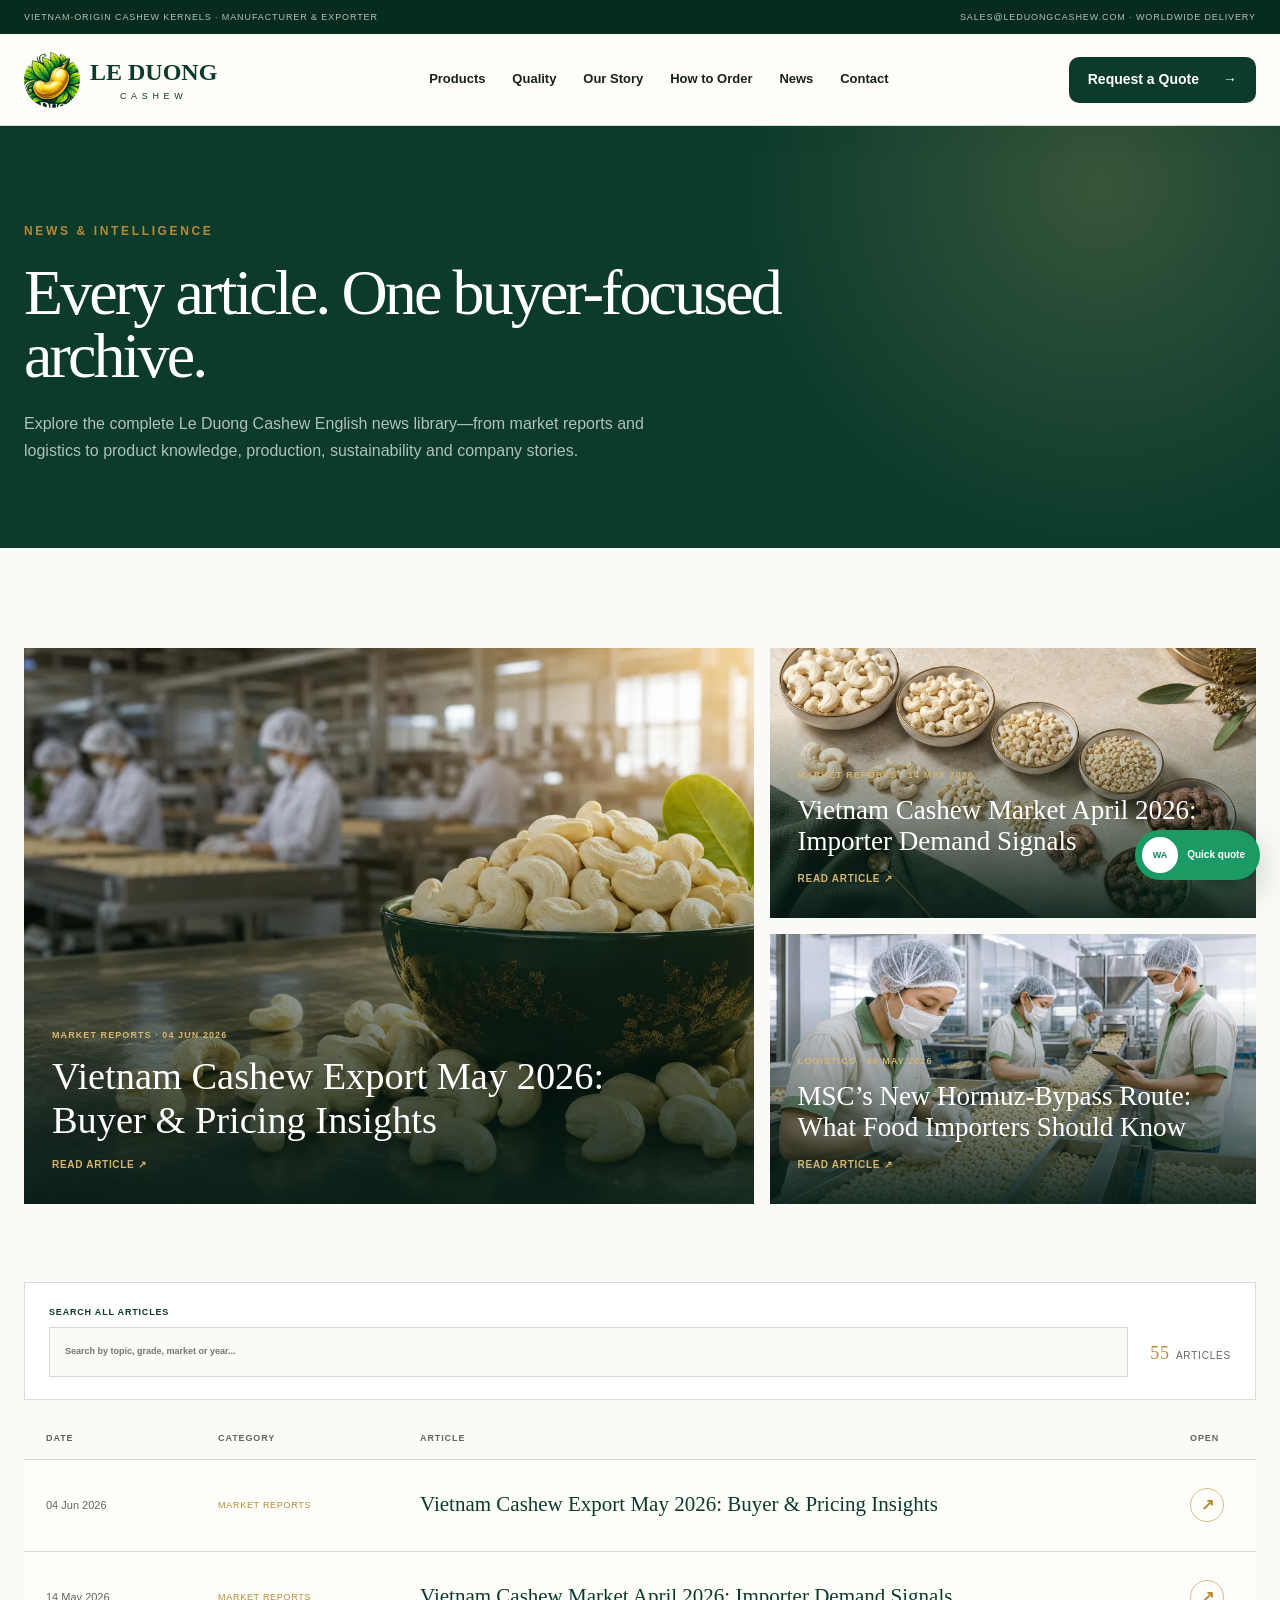
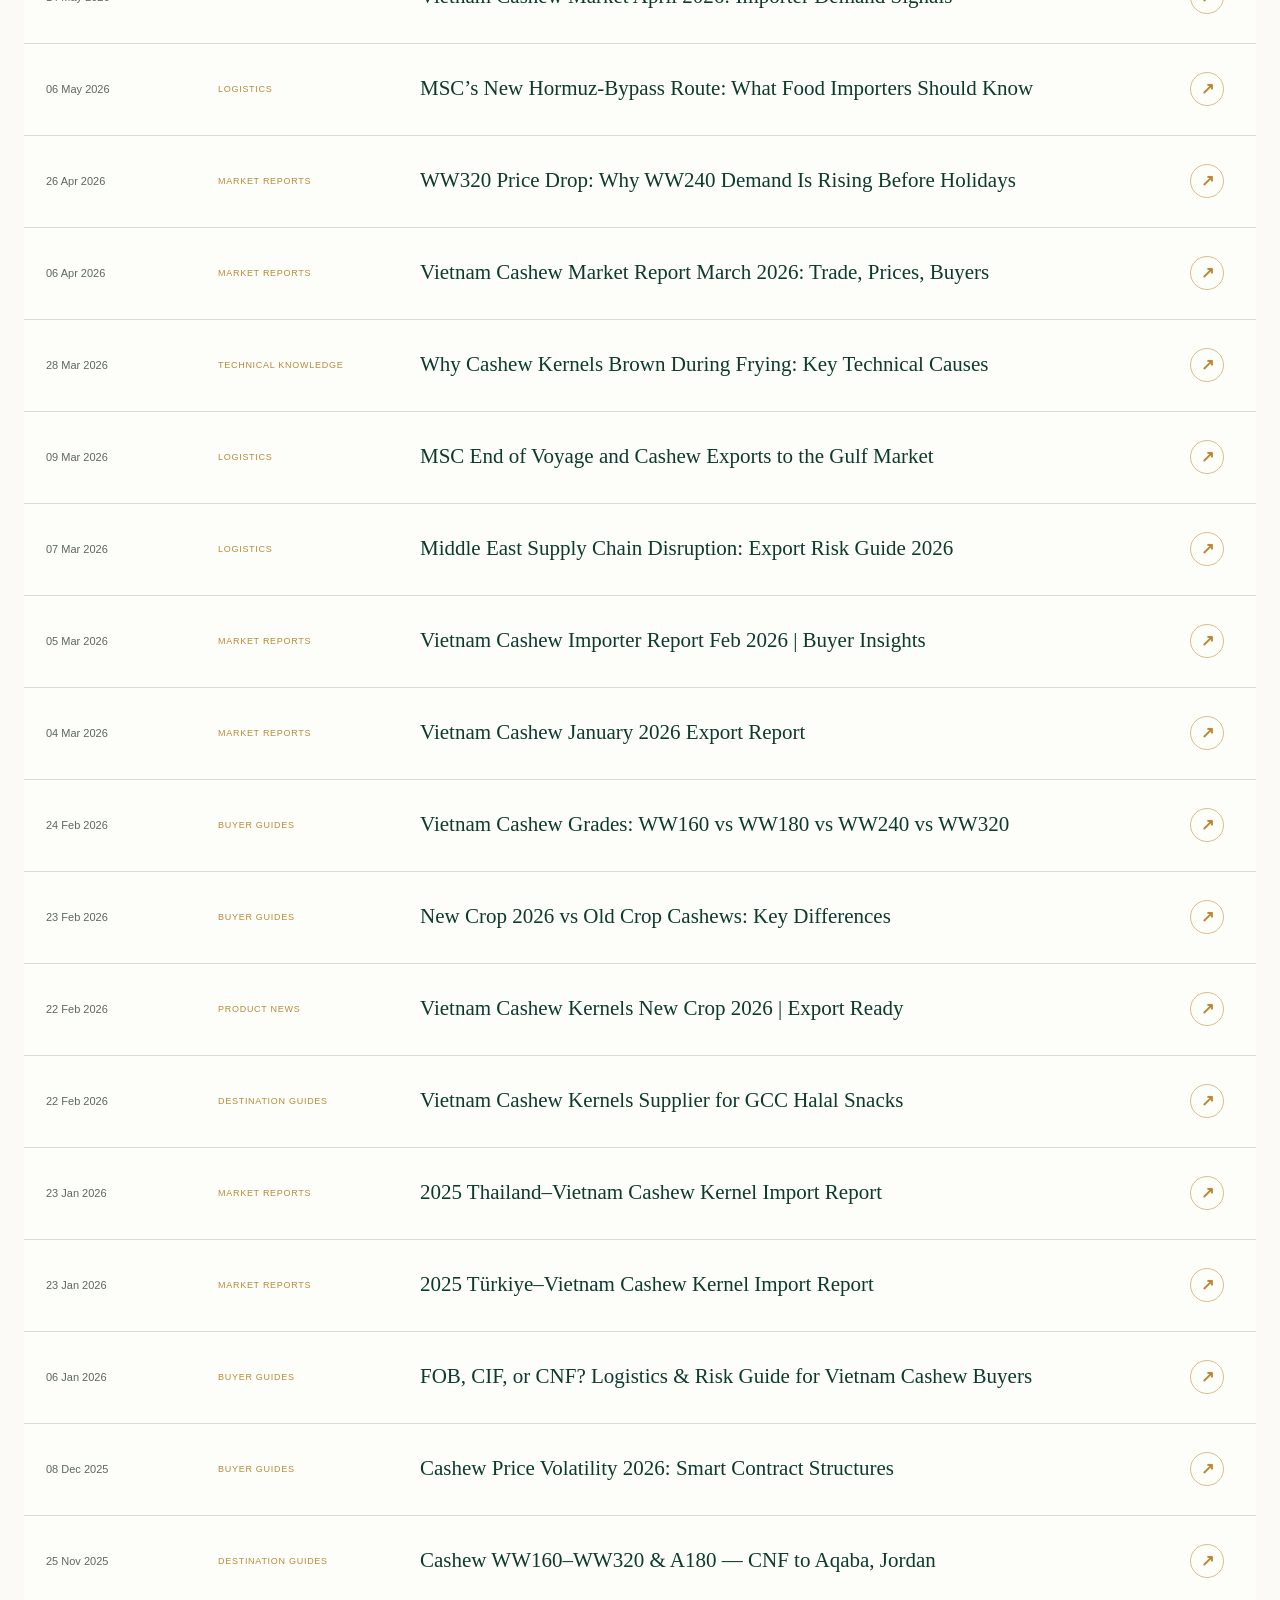
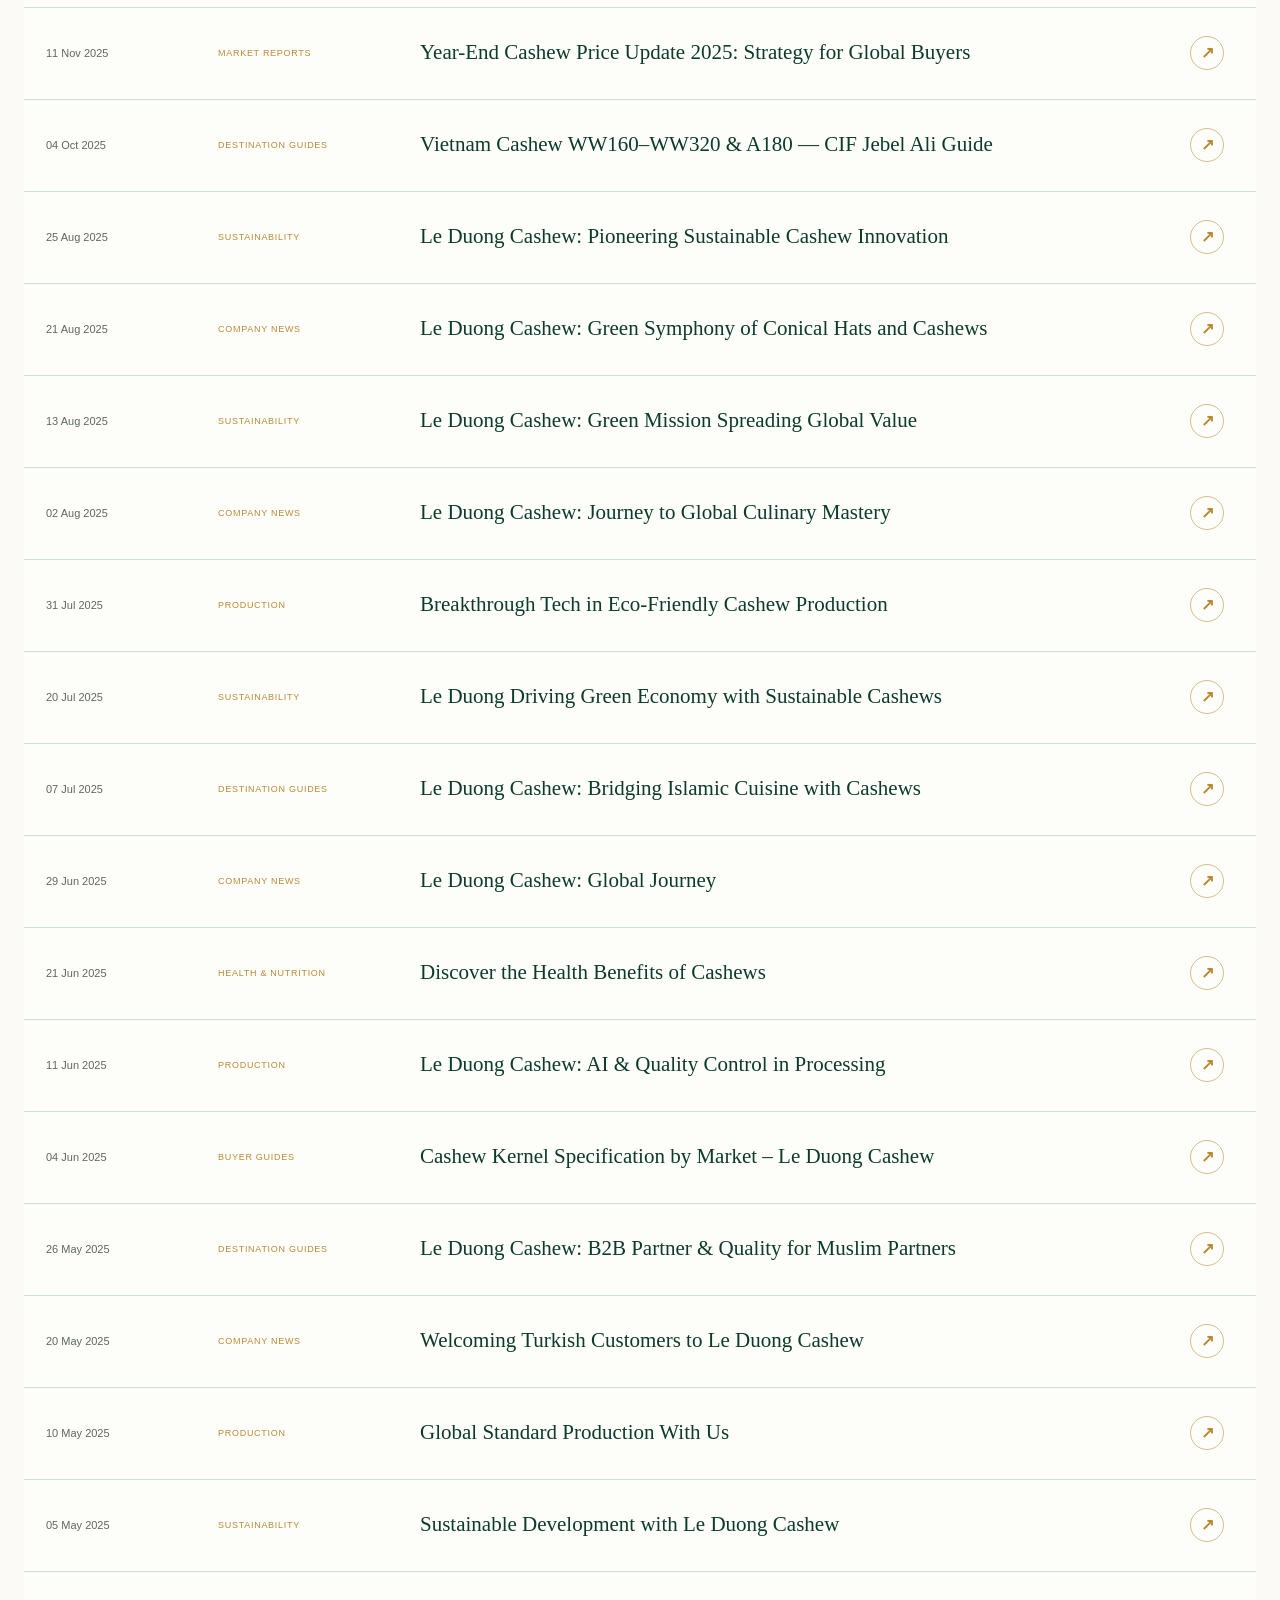
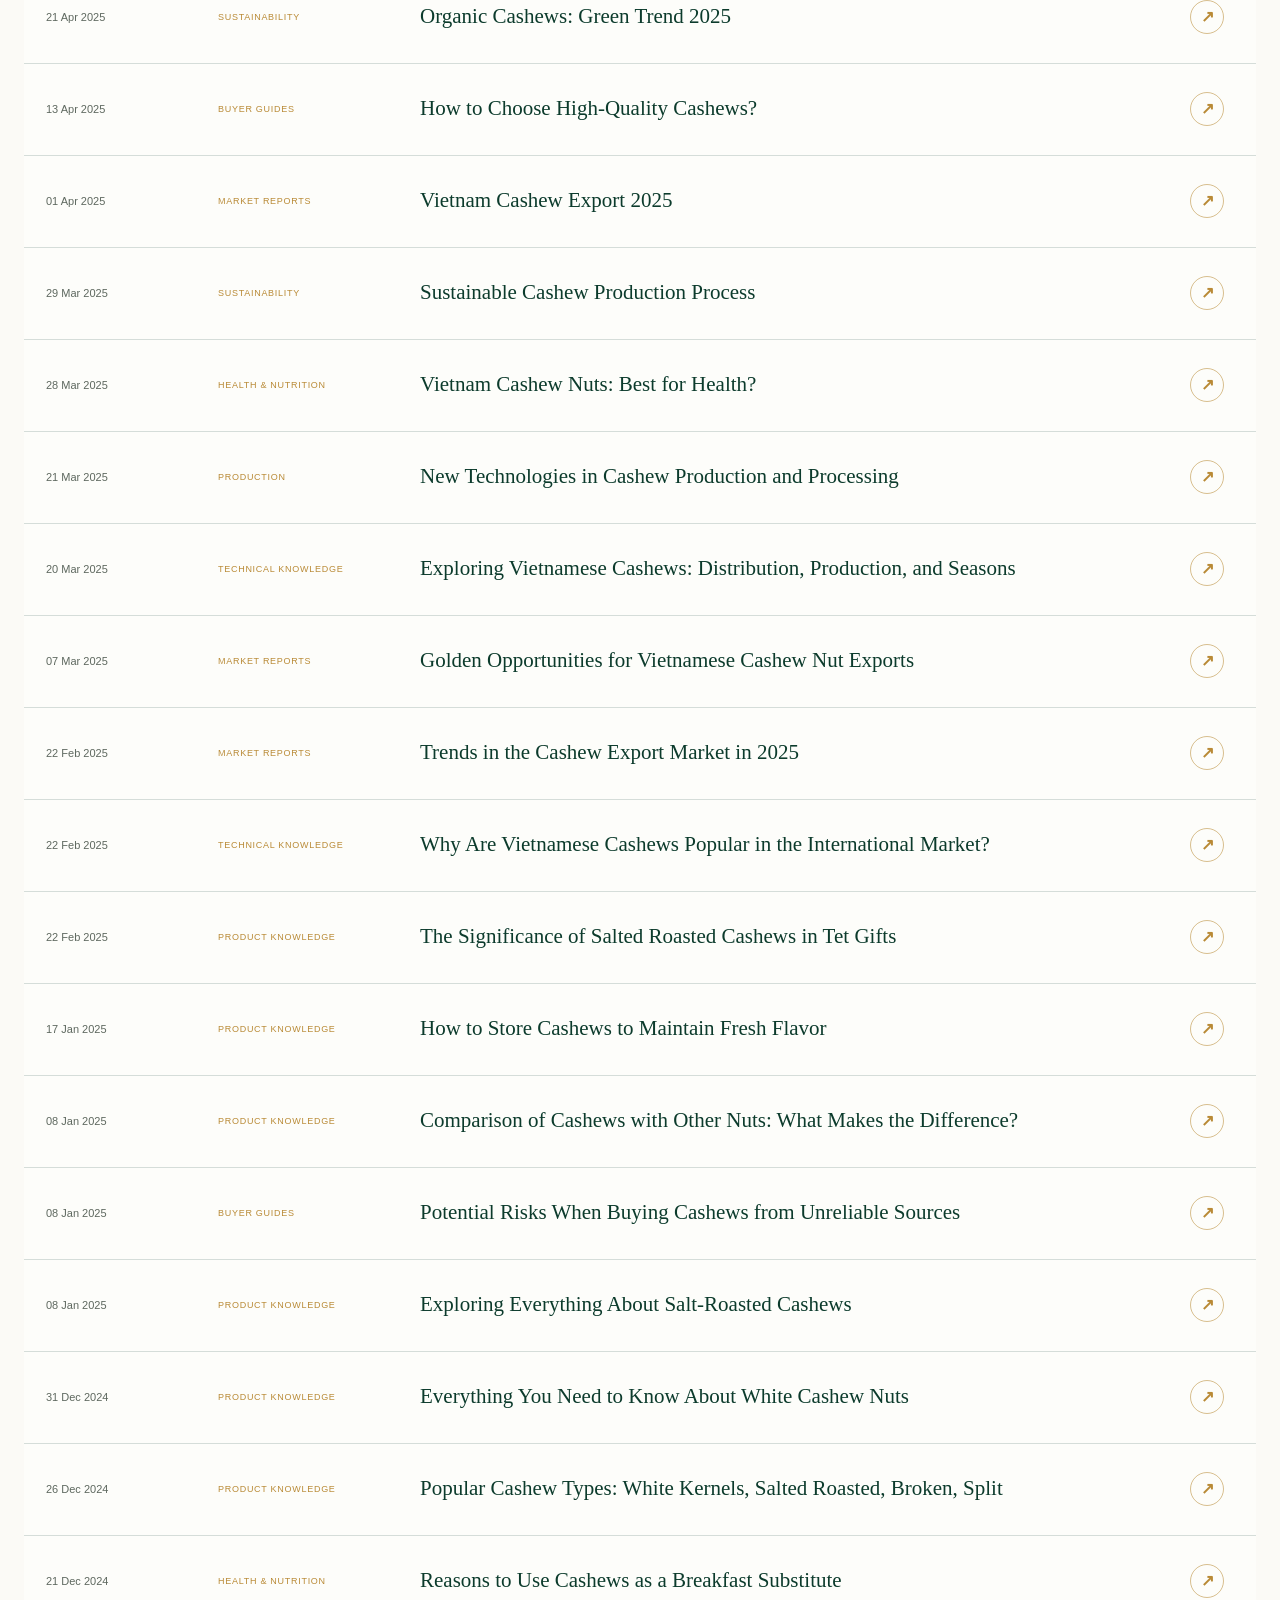
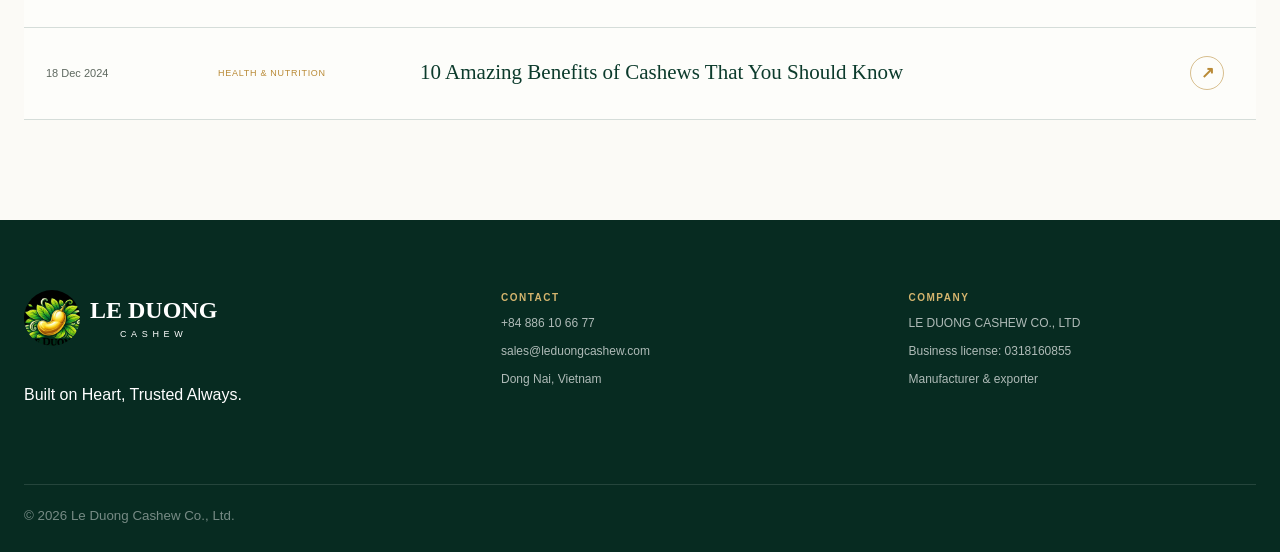
==== news.html @ 12250868 "Add complete 55-article news archive" ====
<!doctype html>
<html lang="en">
<head>
  <meta charset="utf-8"><meta name="viewport" content="width=device-width, initial-scale=1">
  <title>News & Market Intelligence | Le Duong Cashew</title>
  <meta name="description" content="The complete Le Duong Cashew English news archive: market reports, buyer guides, logistics, production, sustainability and product knowledge.">
  <meta name="theme-color" content="#0c3b2c"><link rel="icon" href="assets/logo-light.jpg"><link rel="stylesheet" href="styles.css">
</head>
<body>
  <div class="utility"><span>Vietnam-origin cashew kernels · Manufacturer & exporter</span><span>sales@leduongcashew.com · Worldwide delivery</span></div>
  <header class="header">
    <a class="brand" href="index.html" aria-label="Le Duong Cashew home"><span class="brand-icon"><img src="assets/logo-light.jpg" alt=""></span><span class="brand-name"><strong>LE DUONG</strong><small>CASHEW</small></span></a>
    <nav class="nav" aria-label="Main navigation"><a href="index.html#products">Products</a><a href="index.html#quality">Quality</a><a href="index.html#story">Our Story</a><a href="index.html#order">How to Order</a><a href="news.html">News</a><a href="index.html#contact">Contact</a></nav>
    <a class="btn btn-primary btn-small" href="index.html#contact">Request a Quote <span>→</span></a>
    <details class="mobile-menu"><summary aria-label="Open menu">☰</summary><div><a href="index.html#products">Products</a><a href="index.html#quality">Quality</a><a href="index.html#story">Our Story</a><a href="index.html#order">How to Order</a><a href="news.html">News</a><a href="index.html#contact">Contact</a></div></details>
  </header>
  <main>
    <section class="news-hero"><p class="eyebrow">NEWS & INTELLIGENCE</p><h1>Every article. One buyer-focused archive.</h1><p>Explore the complete Le Duong Cashew English news library—from market reports and logistics to product knowledge, production, sustainability and company stories.</p></section>
    <section class="news-page">
      <div class="news-feature-grid">
        <a href="https://leduongcashew.com/en/vietnam-cashew-export-may-2026-buyer-pricing-insights/" target="_blank"><img src="assets/hero.webp" alt=""><div><small>MARKET REPORTS · 04 JUN 2026</small><h2>Vietnam Cashew Export May 2026: Buyer & Pricing Insights</h2><strong>Read article ↗</strong></div></a>
        <a href="https://leduongcashew.com/en/vietnam-cashew-market-april-2026-importer-demand-signals/" target="_blank"><img src="assets/products.webp" alt=""><div><small>MARKET REPORTS · 14 MAY 2026</small><h2>Vietnam Cashew Market April 2026: Importer Demand Signals</h2><strong>Read article ↗</strong></div></a>
        <a href="https://leduongcashew.com/en/mscs-new-hormuz-bypass-route-what-food-importers-should-know/" target="_blank"><img src="assets/factory.webp" alt=""><div><small>LOGISTICS · 06 MAY 2026</small><h2>MSC’s New Hormuz-Bypass Route: What Food Importers Should Know</h2><strong>Read article ↗</strong></div></a>
      </div>
      <div class="archive-toolbar"><label><span>SEARCH ALL ARTICLES</span><input id="news-search" placeholder="Search by topic, grade, market or year..."></label><div><strong id="news-count">55</strong><span>articles</span></div></div>
      <div class="archive-head"><span>Date</span><span>Category</span><span>Article</span><span>Open</span></div>
      <div class="archive-list" id="news-list">
        <a data-news="Vietnam Cashew Export May 2026 Buyer Pricing Insights Market Reports 2026" href="https://leduongcashew.com/en/vietnam-cashew-export-may-2026-buyer-pricing-insights/" target="_blank"><time>04 Jun 2026</time><span>Market Reports</span><h3>Vietnam Cashew Export May 2026: Buyer & Pricing Insights</h3><b>↗</b></a>
        <a data-news="Vietnam Cashew Market April 2026 Importer Demand Signals Market Reports" href="https://leduongcashew.com/en/vietnam-cashew-market-april-2026-importer-demand-signals/" target="_blank"><time>14 May 2026</time><span>Market Reports</span><h3>Vietnam Cashew Market April 2026: Importer Demand Signals</h3><b>↗</b></a>
        <a data-news="MSC Hormuz Bypass Route Logistics Middle East 2026" href="https://leduongcashew.com/en/mscs-new-hormuz-bypass-route-what-food-importers-should-know/" target="_blank"><time>06 May 2026</time><span>Logistics</span><h3>MSC’s New Hormuz-Bypass Route: What Food Importers Should Know</h3><b>↗</b></a>
        <a data-news="WW320 Price Drop WW240 Demand Market Reports 2026" href="https://leduongcashew.com/en/ww320-price-drop-why-ww240-demand-is-rising-before-holidays/" target="_blank"><time>26 Apr 2026</time><span>Market Reports</span><h3>WW320 Price Drop: Why WW240 Demand Is Rising Before Holidays</h3><b>↗</b></a>
        <a data-news="Vietnam Cashew Market Report March 2026 Trade Prices Buyers" href="https://leduongcashew.com/en/vietnam-cashew-market-report-march-2026-trade-prices-buyers/" target="_blank"><time>06 Apr 2026</time><span>Market Reports</span><h3>Vietnam Cashew Market Report March 2026: Trade, Prices, Buyers</h3><b>↗</b></a>
        <a data-news="Cashew Kernels Brown Frying Technical Knowledge" href="https://leduongcashew.com/en/why-cashew-kernels-brown-during-frying-key-technical-causes/" target="_blank"><time>28 Mar 2026</time><span>Technical Knowledge</span><h3>Why Cashew Kernels Brown During Frying: Key Technical Causes</h3><b>↗</b></a>
        <a data-news="MSC End Voyage Gulf Market Logistics" href="https://leduongcashew.com/en/msc-end-of-voyage-and-cashew-exports-to-the-gulf-market/" target="_blank"><time>09 Mar 2026</time><span>Logistics</span><h3>MSC End of Voyage and Cashew Exports to the Gulf Market</h3><b>↗</b></a>
        <a data-news="Middle East Supply Chain Disruption Export Risk Guide 2026 Logistics" href="https://leduongcashew.com/en/middle-east-supply-chain-disruption-export-risk-guide-2026/" target="_blank"><time>07 Mar 2026</time><span>Logistics</span><h3>Middle East Supply Chain Disruption: Export Risk Guide 2026</h3><b>↗</b></a>
        <a data-news="Vietnam Cashew Importer Report February 2026 Buyer Insights" href="https://leduongcashew.com/en/vietnam-cashew-importer-report-feb-2026-buyer-insights/" target="_blank"><time>05 Mar 2026</time><span>Market Reports</span><h3>Vietnam Cashew Importer Report Feb 2026 | Buyer Insights</h3><b>↗</b></a>
        <a data-news="Vietnam Cashew January 2026 Export Report" href="https://leduongcashew.com/en/vietnam-cashew-january-2026-export-report-le-duong-cashew/" target="_blank"><time>04 Mar 2026</time><span>Market Reports</span><h3>Vietnam Cashew January 2026 Export Report</h3><b>↗</b></a>
        <a data-news="Vietnam Cashew Grades WW160 WW180 WW240 WW320 Buyer Guides" href="https://leduongcashew.com/en/vietnam-cashew-grades-ww160-vs-ww180-vs-ww240-vs-ww320/" target="_blank"><time>24 Feb 2026</time><span>Buyer Guides</span><h3>Vietnam Cashew Grades: WW160 vs WW180 vs WW240 vs WW320</h3><b>↗</b></a>
        <a data-news="New Crop 2026 Old Crop Cashews Buyer Guides" href="https://leduongcashew.com/en/new-crop-2026-vs-old-crop-cashews-key-differences/" target="_blank"><time>23 Feb 2026</time><span>Buyer Guides</span><h3>New Crop 2026 vs Old Crop Cashews: Key Differences</h3><b>↗</b></a>
        <a data-news="Vietnam Cashew Kernels New Crop 2026 Export Ready Product News" href="https://leduongcashew.com/en/vietnam-cashew-kernels-new-crop-2026-export-ready/" target="_blank"><time>22 Feb 2026</time><span>Product News</span><h3>Vietnam Cashew Kernels New Crop 2026 | Export Ready</h3><b>↗</b></a>
        <a data-news="Vietnam Cashew Kernels Supplier GCC Halal Snacks Destination" href="https://leduongcashew.com/en/vietnam-cashew-kernels-supplier-for-gcc-halal-snacks/" target="_blank"><time>22 Feb 2026</time><span>Destination Guides</span><h3>Vietnam Cashew Kernels Supplier for GCC Halal Snacks</h3><b>↗</b></a>
        <a data-news="2025 Thailand Vietnam Cashew Kernel Import Report" href="https://leduongcashew.com/en/2025-thailand-vietnam-cashew-kernel-import-report/" target="_blank"><time>23 Jan 2026</time><span>Market Reports</span><h3>2025 Thailand–Vietnam Cashew Kernel Import Report</h3><b>↗</b></a>
        <a data-news="2025 Türkiye Turkey Vietnam Cashew Kernel Import Report" href="https://leduongcashew.com/en/2025-turkey-vietnam-cashew-kernel-import-download-report/" target="_blank"><time>23 Jan 2026</time><span>Market Reports</span><h3>2025 Türkiye–Vietnam Cashew Kernel Import Report</h3><b>↗</b></a>
        <a data-news="FOB CIF CNF Logistics Risk Guide Buyer" href="https://leduongcashew.com/en/fob-cif-or-cnf-logistics-risk-guide-for-vietnam-cashew-buyers/" target="_blank"><time>06 Jan 2026</time><span>Buyer Guides</span><h3>FOB, CIF, or CNF? Logistics & Risk Guide for Vietnam Cashew Buyers</h3><b>↗</b></a>
        <a data-news="Cashew Price Volatility 2026 Smart Contract Structures" href="https://leduongcashew.com/en/cashew-price-volatility-2026-smart-contract-structures/" target="_blank"><time>08 Dec 2025</time><span>Buyer Guides</span><h3>Cashew Price Volatility 2026: Smart Contract Structures</h3><b>↗</b></a>
        <a data-news="Cashew WW160 WW320 A180 Aqaba Jordan Destination" href="https://leduongcashew.com/en/cashew-ww160-ww320-a180-cnf-cfr-to-aqaba-jordan/" target="_blank"><time>25 Nov 2025</time><span>Destination Guides</span><h3>Cashew WW160–WW320 & A180 — CNF to Aqaba, Jordan</h3><b>↗</b></a>
        <a data-news="Year End Cashew Price Update 2025 Global Buyers" href="https://leduongcashew.com/en/year-end-cashew-price-update-2025-raw-material-peaks-strategy-for-global-buyers/" target="_blank"><time>11 Nov 2025</time><span>Market Reports</span><h3>Year-End Cashew Price Update 2025: Strategy for Global Buyers</h3><b>↗</b></a>
        <a data-news="Vietnam Cashew WW160 WW320 A180 CIF Jebel Ali UAE" href="https://leduongcashew.com/en/vietnam-cashew-ww160-ww320-a180-cif-jebel-ali-guide/" target="_blank"><time>04 Oct 2025</time><span>Destination Guides</span><h3>Vietnam Cashew WW160–WW320 & A180 — CIF Jebel Ali Guide</h3><b>↗</b></a>
        <a data-news="Pioneering Sustainable Cashew Innovation" href="https://leduongcashew.com/en/le-duong-cashew-pioneering-sustainable-cashew-innovation/" target="_blank"><time>25 Aug 2025</time><span>Sustainability</span><h3>Le Duong Cashew: Pioneering Sustainable Cashew Innovation</h3><b>↗</b></a>
        <a data-news="Green Symphony Conical Hats Cashews Company" href="https://leduongcashew.com/en/le-duong-cashew-green-symphony-of-conical-hats-and-cashews/" target="_blank"><time>21 Aug 2025</time><span>Company News</span><h3>Le Duong Cashew: Green Symphony of Conical Hats and Cashews</h3><b>↗</b></a>
        <a data-news="Green Mission Spreading Global Value Sustainability" href="https://leduongcashew.com/en/le-duong-cashew-green-mission-spreading-global-value/" target="_blank"><time>13 Aug 2025</time><span>Sustainability</span><h3>Le Duong Cashew: Green Mission Spreading Global Value</h3><b>↗</b></a>
        <a data-news="Journey Global Culinary Mastery Company" href="https://leduongcashew.com/en/le-duong-cashew-journey-to-global-culinary-mastery/" target="_blank"><time>02 Aug 2025</time><span>Company News</span><h3>Le Duong Cashew: Journey to Global Culinary Mastery</h3><b>↗</b></a>
        <a data-news="Breakthrough Tech Eco Friendly Cashew Production" href="https://leduongcashew.com/en/le-duong-cashew-breakthrough-tech-in-eco-friendly-cashew-production/" target="_blank"><time>31 Jul 2025</time><span>Production</span><h3>Breakthrough Tech in Eco-Friendly Cashew Production</h3><b>↗</b></a>
        <a data-news="Driving Green Economy Sustainable Cashews" href="https://leduongcashew.com/en/le-duong-driving-green-economy-with-sustainable-cashews/" target="_blank"><time>20 Jul 2025</time><span>Sustainability</span><h3>Le Duong Driving Green Economy with Sustainable Cashews</h3><b>↗</b></a>
        <a data-news="Bridging Islamic Cuisine Cashews Muslim" href="https://leduongcashew.com/en/le-duong-cashew-bridging-islamic-cuisine-with-cashews/" target="_blank"><time>07 Jul 2025</time><span>Destination Guides</span><h3>Le Duong Cashew: Bridging Islamic Cuisine with Cashews</h3><b>↗</b></a>
        <a data-news="Le Duong Cashew Global Journey Company" href="https://leduongcashew.com/en/le-duong-cashew-global-journey/" target="_blank"><time>29 Jun 2025</time><span>Company News</span><h3>Le Duong Cashew: Global Journey</h3><b>↗</b></a>
        <a data-news="Discover Health Benefits Cashews Nutrition" href="https://leduongcashew.com/en/discover-the-health-benefits-of-cashews/" target="_blank"><time>21 Jun 2025</time><span>Health & Nutrition</span><h3>Discover the Health Benefits of Cashews</h3><b>↗</b></a>
        <a data-news="AI Quality Control Processing Production" href="https://leduongcashew.com/en/le-duong-cashew-ai-quality-control-in-processing/" target="_blank"><time>11 Jun 2025</time><span>Production</span><h3>Le Duong Cashew: AI & Quality Control in Processing</h3><b>↗</b></a>
        <a data-news="Cashew Kernel Specification Market Buyer Guides" href="https://leduongcashew.com/en/cashew-kernel-specification-by-market-le-duong-cashew/" target="_blank"><time>04 Jun 2025</time><span>Buyer Guides</span><h3>Cashew Kernel Specification by Market – Le Duong Cashew</h3><b>↗</b></a>
        <a data-news="B2B Partner Quality Muslim Partner Destination" href="https://leduongcashew.com/en/le-duong-cashew-b2b-partner-quality-for-muslim-partner/" target="_blank"><time>26 May 2025</time><span>Destination Guides</span><h3>Le Duong Cashew: B2B Partner & Quality for Muslim Partners</h3><b>↗</b></a>
        <a data-news="Welcoming Turkish Customers Company News" href="https://leduongcashew.com/en/welcoming-turkish-customers-visit-le-duong-cashew/" target="_blank"><time>20 May 2025</time><span>Company News</span><h3>Welcoming Turkish Customers to Le Duong Cashew</h3><b>↗</b></a>
        <a data-news="Global Standard Production" href="https://leduongcashew.com/en/global-standard-production-with-us/" target="_blank"><time>10 May 2025</time><span>Production</span><h3>Global Standard Production With Us</h3><b>↗</b></a>
        <a data-news="Sustainable Development Le Duong Cashew" href="https://leduongcashew.com/en/sustainable-development-with-le-duong-cashew/" target="_blank"><time>05 May 2025</time><span>Sustainability</span><h3>Sustainable Development with Le Duong Cashew</h3><b>↗</b></a>
        <a data-news="Organic Cashews Green Trend 2025" href="https://leduongcashew.com/en/organic-cashews-green-trend-2025/" target="_blank"><time>21 Apr 2025</time><span>Sustainability</span><h3>Organic Cashews: Green Trend 2025</h3><b>↗</b></a>
        <a data-news="Choose High Quality Cashews Buyer Guides" href="https://leduongcashew.com/en/how-to-choose-high-quality-cashews/" target="_blank"><time>13 Apr 2025</time><span>Buyer Guides</span><h3>How to Choose High-Quality Cashews?</h3><b>↗</b></a>
        <a data-news="Vietnam Cashew Export 2025 Market Reports" href="https://leduongcashew.com/en/vietnam-cashew-export-2025/" target="_blank"><time>01 Apr 2025</time><span>Market Reports</span><h3>Vietnam Cashew Export 2025</h3><b>↗</b></a>
        <a data-news="Sustainable Cashew Production Process" href="https://leduongcashew.com/en/sustainable-cashew-production-process/" target="_blank"><time>29 Mar 2025</time><span>Sustainability</span><h3>Sustainable Cashew Production Process</h3><b>↗</b></a>
        <a data-news="Vietnam Cashew Nuts Best Health Nutrition" href="https://leduongcashew.com/en/why-vietnam-cashew-nuts-are-the-best-choice-for-your-health/" target="_blank"><time>28 Mar 2025</time><span>Health & Nutrition</span><h3>Vietnam Cashew Nuts: Best for Health?</h3><b>↗</b></a>
        <a data-news="New Technologies Cashew Production Processing" href="https://leduongcashew.com/en/new-technologies-in-cashew-production-and-processing/" target="_blank"><time>21 Mar 2025</time><span>Production</span><h3>New Technologies in Cashew Production and Processing</h3><b>↗</b></a>
        <a data-news="Vietnamese Cashews Distribution Production Seasons Technical" href="https://leduongcashew.com/en/exploring-vietnamese-cashews-distribution-production-and-seasons/" target="_blank"><time>20 Mar 2025</time><span>Technical Knowledge</span><h3>Exploring Vietnamese Cashews: Distribution, Production, and Seasons</h3><b>↗</b></a>
        <a data-news="Golden Opportunities Vietnamese Cashew Nut Exports" href="https://leduongcashew.com/en/golden-opportunities-for-vietnamese-cashew-nut-exports/" target="_blank"><time>07 Mar 2025</time><span>Market Reports</span><h3>Golden Opportunities for Vietnamese Cashew Nut Exports</h3><b>↗</b></a>
        <a data-news="Trends Cashew Export Market 2025" href="https://leduongcashew.com/en/trends-in-the-cashew-export-market-in-2025/" target="_blank"><time>22 Feb 2025</time><span>Market Reports</span><h3>Trends in the Cashew Export Market in 2025</h3><b>↗</b></a>
        <a data-news="Vietnamese Cashews Popular International Market" href="https://leduongcashew.com/en/why-are-vietnamese-cashews-popular-in-the-international-market/" target="_blank"><time>22 Feb 2025</time><span>Technical Knowledge</span><h3>Why Are Vietnamese Cashews Popular in the International Market?</h3><b>↗</b></a>
        <a data-news="Salted Roasted Cashews Tet Gifts Product" href="https://leduongcashew.com/en/explore-the-significance-of-salted-roasted-cashews-in-tet-gifts/" target="_blank"><time>22 Feb 2025</time><span>Product Knowledge</span><h3>The Significance of Salted Roasted Cashews in Tet Gifts</h3><b>↗</b></a>
        <a data-news="Store Cashews Maintain Fresh Flavor Product" href="https://leduongcashew.com/en/how-to-store-cashews-to-maintain-fresh-flavor/" target="_blank"><time>17 Jan 2025</time><span>Product Knowledge</span><h3>How to Store Cashews to Maintain Fresh Flavor</h3><b>↗</b></a>
        <a data-news="Comparison Cashews Other Nuts Product Knowledge" href="https://leduongcashew.com/en/comparison-of-cashews-with-other-nuts-what-makes-the-difference/" target="_blank"><time>08 Jan 2025</time><span>Product Knowledge</span><h3>Comparison of Cashews with Other Nuts: What Makes the Difference?</h3><b>↗</b></a>
        <a data-news="Risks Buying Cashews Unreliable Sources Buyer Guides" href="https://leduongcashew.com/en/potential-risks-when-buying-cashews-from-unreliable-sources/" target="_blank"><time>08 Jan 2025</time><span>Buyer Guides</span><h3>Potential Risks When Buying Cashews from Unreliable Sources</h3><b>↗</b></a>
        <a data-news="Everything Salt Roasted Cashews Product Knowledge" href="https://leduongcashew.com/en/exploring-everything-about-salt-roasted-cashews/" target="_blank"><time>08 Jan 2025</time><span>Product Knowledge</span><h3>Exploring Everything About Salt-Roasted Cashews</h3><b>↗</b></a>
        <a data-news="White Cashew Nuts Product Knowledge 2024" href="https://leduongcashew.com/en/everything-you-need-to-know-about-white-cashew-nuts/" target="_blank"><time>31 Dec 2024</time><span>Product Knowledge</span><h3>Everything You Need to Know About White Cashew Nuts</h3><b>↗</b></a>
        <a data-news="Popular Cashew Types White Salted Roasted Broken Split" href="https://leduongcashew.com/en/popular-cashew-types-white-kernels-salted-roasted-broken-split/" target="_blank"><time>26 Dec 2024</time><span>Product Knowledge</span><h3>Popular Cashew Types: White Kernels, Salted Roasted, Broken, Split</h3><b>↗</b></a>
        <a data-news="Cashews Breakfast Substitute Health Nutrition" href="https://leduongcashew.com/en/reasons-to-use-cashews-as-a-breakfast-substitute/" target="_blank"><time>21 Dec 2024</time><span>Health & Nutrition</span><h3>Reasons to Use Cashews as a Breakfast Substitute</h3><b>↗</b></a>
        <a data-news="10 Amazing Benefits Cashews Health Nutrition" href="https://leduongcashew.com/en/10-amazing-benefits-of-cashews-that-you-should-know/" target="_blank"><time>18 Dec 2024</time><span>Health & Nutrition</span><h3>10 Amazing Benefits of Cashews That You Should Know</h3><b>↗</b></a>
      </div>
    </section>
  </main>
  <footer><div><a class="brand footer-brand" href="index.html"><span class="brand-icon"><img src="assets/logo-dark.jpg" alt=""></span><span class="brand-name"><strong>LE DUONG</strong><small>CASHEW</small></span></a><p>Built on Heart, Trusted Always.</p></div><div><b>CONTACT</b><a href="https://wa.me/84886106677">+84 886 10 66 77</a><a href="mailto:sales@leduongcashew.com">sales@leduongcashew.com</a><span>Dong Nai, Vietnam</span></div><div><b>COMPANY</b><span>LE DUONG CASHEW CO., LTD</span><span>Business license: 0318160855</span><span>Manufacturer & exporter</span></div><small>© 2026 Le Duong Cashew Co., Ltd.</small></footer>
  <a class="floating-wa" href="https://wa.me/84886106677" target="_blank" aria-label="Quick quote on WhatsApp"><span>WA</span><strong>Quick quote</strong></a>
  <script>const input=document.querySelector('#news-search'),rows=[...document.querySelectorAll('#news-list>a')],count=document.querySelector('#news-count');input.addEventListener('input',()=>{const q=input.value.toLowerCase().trim();let n=0;rows.forEach(row=>{const show=!q||row.dataset.news.toLowerCase().includes(q);row.hidden=!show;if(show)n++});count.textContent=n});</script>
</body></html>
---- styles.css ----
:root{--forest:#0c3b2c;--forest2:#15523c;--ink:#17221c;--muted:#5e685f;--ivory:#f8f3e9;--sage:#dfe8dc;--gold:#b98a36;--gold2:#d5b56e;--white:#fffdfa;--line:rgba(12,59,44,.16);--serif:"Iowan Old Style",Baskerville,"Times New Roman",serif;--sans:Inter,Arial,sans-serif}*{box-sizing:border-box}html{scroll-behavior:smooth}body{margin:0;background:var(--white);color:var(--ink);font-family:var(--sans);line-height:1.65}a{color:inherit;text-decoration:none}img{display:block;width:100%}.header{height:88px;padding:0 max(24px,calc((100vw - 1320px)/2));display:flex;align-items:center;gap:28px;position:sticky;top:0;z-index:50;background:rgba(255,253,250,.94);backdrop-filter:blur(16px);border-bottom:1px solid var(--line)}.brand{width:225px;display:flex;align-items:center;gap:10px}.brand-icon{width:56px;height:56px;border-radius:50%;overflow:hidden;position:relative;flex:none}.brand-icon img{width:82px;max-width:none;position:absolute;left:-13px;top:-2px}.brand-name{display:grid;color:var(--forest);line-height:1}.brand-name strong{font:600 24px var(--serif);white-space:nowrap}.brand-name small{margin-top:6px;font-size:9px;letter-spacing:.52em;text-align:center}.nav{display:flex;gap:clamp(18px,2.1vw,36px);margin:auto;font-size:14px;font-weight:600}.nav a{padding:14px 0;border-bottom:1px solid transparent}.nav a:hover{border-color:var(--gold)}.mobile-menu{display:none}.btn{min-height:52px;padding:0 24px;border-radius:10px;border:1px solid transparent;display:inline-flex;align-items:center;justify-content:center;gap:24px;font-size:14px;font-weight:700;transition:.2s}.btn:hover{transform:translateY(-2px)}.btn-small{min-height:46px;padding:0 18px}.btn-primary{background:var(--forest);color:white}.btn-outline{border-color:rgba(12,59,44,.55);color:var(--forest)}.btn-outline:hover{background:var(--forest);color:white}.btn-gold{background:var(--gold);color:#10251b}.btn-light{border-color:rgba(255,255,255,.45);color:white}.hero{min-height:calc(100vh - 88px);padding:58px max(24px,calc((100vw - 1320px)/2));display:grid;grid-template-columns:.9fr 1.1fr;gap:clamp(42px,5vw,84px);align-items:center;background:radial-gradient(circle at 70% 12%,rgba(213,181,110,.13),transparent 36%),var(--ivory)}.eyebrow{margin:0 0 24px;color:var(--gold);font-size:12px;font-weight:800;letter-spacing:.22em}.hero h1,.heading h2,.story h2,.contact h2{margin:0;font:500 clamp(48px,5.4vw,86px)/.98 var(--serif);letter-spacing:-.045em}.hero .lead{max-width:590px;color:#4d584f;font-size:17px}.actions{display:flex;gap:14px;margin-top:32px}.trust{display:grid;grid-template-columns:repeat(3,1fr);gap:12px;margin-top:36px}.trust div{padding:10px 14px;min-height:62px;border-radius:12px;background:rgba(223,232,220,.78);display:flex;align-items:center;gap:10px}.trust b{width:36px;height:36px;border:1px solid var(--gold);border-radius:50%;display:grid;place-items:center;color:var(--gold);font-size:11px}.trust span{font-size:12px;font-weight:700;color:var(--forest)}.hero-visual{min-height:680px;position:relative;overflow:hidden;border:1px solid rgba(185,138,54,.7);border-radius:46% 46% 18px 18px/24% 24% 18px 18px;box-shadow:0 28px 65px rgba(34,45,37,.16)}.hero-visual>img{height:680px;object-fit:cover;object-position:59% center}.hero-note{position:absolute;left:0;bottom:44px;padding:18px 24px;background:rgba(12,59,44,.94);color:white;border-left:3px solid var(--gold)}.hero-note small{display:block;color:var(--gold2);letter-spacing:.18em;font-size:9px}.hero-note strong{font:500 19px/1.35 var(--serif)}.metrics{display:grid;grid-template-columns:repeat(4,1fr);padding:0 max(24px,calc((100vw - 1320px)/2));background:var(--forest);color:white}.metrics div{min-height:128px;padding:30px;display:flex;align-items:baseline;justify-content:center;gap:12px;border-right:1px solid rgba(255,255,255,.14)}.metrics strong{font:500 35px var(--serif);color:var(--gold2)}.metrics span{max-width:115px;font-size:10px;line-height:1.4;letter-spacing:.08em;text-transform:uppercase;color:rgba(255,255,255,.7)}.section,.dark-section{padding:110px max(24px,calc((100vw - 1320px)/2))}.heading{margin-bottom:52px}.heading h2,.story h2,.contact h2{font-size:clamp(42px,4.1vw,66px);line-height:1.03}.heading>p{color:var(--muted);max-width:560px}.split{display:grid;grid-template-columns:1.1fr .75fr;gap:80px;align-items:end}.center{text-align:center;max-width:760px;margin:0 auto 52px}.center p{margin-inline:auto}.product-layout{display:grid;grid-template-columns:.92fr 1.08fr;gap:68px}.product-photo{min-height:680px;overflow:hidden}.product-photo img{height:100%;object-fit:cover}.product-list{border-top:1px solid var(--line)}.product-list article{display:grid;grid-template-columns:90px 1fr;gap:22px;padding:27px 0;border-bottom:1px solid var(--line)}.product-list article>b{width:62px;height:62px;border:1px solid var(--gold);border-radius:50%;display:grid;place-items:center;color:var(--forest);font-size:12px;text-align:center}.product-list h3{margin:0 0 8px;font:500 27px var(--serif)}.product-list p{margin:0 0 10px;color:var(--muted);font-size:14px}.product-list small{color:var(--gold);font-weight:700}.story{display:grid;grid-template-columns:1.05fr .8fr;gap:90px;align-items:center;background:var(--ivory)}.story-photo{min-height:650px;position:relative}.story-photo>img{height:650px;object-fit:cover;border-radius:50% 50% 8px 8px/22% 22% 8px 8px}.story-photo>div{position:absolute;right:-30px;bottom:34px;padding:20px 24px;background:var(--forest);color:white}.story-photo small{display:block;color:var(--gold2);letter-spacing:.16em}.story-photo strong{font:500 20px var(--serif)}.story-copy>p{color:var(--muted)}blockquote{margin:32px 0;padding:24px 0 24px 26px;border-left:2px solid var(--gold);font:italic 500 25px/1.45 var(--serif)}cite{display:block;margin-top:15px;font:normal 700 10px var(--sans);letter-spacing:.12em;text-transform:uppercase;color:var(--gold)}.quality{background:#fbfaf6}.quality-grid{display:grid;grid-template-columns:repeat(3,1fr);border-top:1px solid var(--line);border-left:1px solid var(--line)}.quality-grid article{min-height:240px;padding:28px;border-right:1px solid var(--line);border-bottom:1px solid var(--line)}.quality-grid span{color:var(--gold)}.quality-grid h3{font:500 25px var(--serif)}.quality-grid p{font-size:13px;color:var(--muted)}.dark-section{background:var(--forest);color:white}.dark-section .heading>p{color:rgba(255,255,255,.68)}.packing{display:grid;grid-template-columns:repeat(4,1fr);gap:16px}.packing article{padding:28px;border:1px solid rgba(255,255,255,.18)}.packing strong{font:500 26px var(--serif);color:var(--gold2)}.packing p{font-size:13px;color:rgba(255,255,255,.66)}.steps{border-top:1px solid var(--line)}.steps article{display:grid;grid-template-columns:90px .8fr 1.2fr;gap:30px;padding:31px 0;border-bottom:1px solid var(--line)}.steps span{color:var(--gold);font:500 27px var(--serif)}.steps h3{margin:0;font:500 27px var(--serif)}.steps p{margin:0;color:var(--muted);font-size:14px}.resources{background:var(--ivory)}.resource-grid{display:grid;grid-template-columns:repeat(2,1fr);gap:14px}.resource-grid a{padding:24px;border:1px solid var(--line);background:white;display:grid;grid-template-columns:1fr auto}.resource-grid strong{font:500 21px var(--serif)}.resource-grid small{grid-column:1;color:var(--muted)}.resource-grid span{grid-column:2;grid-row:1/3;width:40px;height:40px;border:1px solid var(--gold);border-radius:50%;display:grid;place-items:center;color:var(--gold)}.contact{padding:82px max(24px,calc((100vw - 1320px)/2));display:grid;grid-template-columns:1fr auto;gap:70px;align-items:center;background:radial-gradient(circle at 90% 20%,rgba(213,181,110,.18),transparent 30%),var(--forest);color:white}.contact p{max-width:650px;color:rgba(255,255,255,.68)}.contact-actions{display:grid;gap:12px;min-width:260px}footer{padding:70px max(24px,calc((100vw - 1320px)/2)) 25px;background:#072b21;color:white;display:grid;grid-template-columns:1.2fr 1fr 1fr;gap:60px}footer>div{display:grid;align-content:start;gap:8px}footer b{color:var(--gold2);font-size:10px;letter-spacing:.15em}footer a,footer span{color:rgba(255,255,255,.68);font-size:12px}footer>small{grid-column:1/-1;padding-top:20px;border-top:1px solid rgba(255,255,255,.12);color:rgba(255,255,255,.45)}.footer-brand .brand-name{color:white}.footer-brand{margin-bottom:12px}
@media(max-width:1000px){.nav{display:none}.header>.btn{margin-left:auto}.mobile-menu{display:block;position:relative}.mobile-menu summary{list-style:none;font-size:24px;cursor:pointer}.mobile-menu div{position:fixed;top:88px;left:0;right:0;padding:20px;background:white;display:grid;box-shadow:0 25px 40px rgba(0,0,0,.12)}.mobile-menu a{padding:12px;border-bottom:1px solid var(--line)}.hero{grid-template-columns:1fr}.hero-visual{min-height:550px}.hero-visual>img{height:550px}.trust{max-width:600px}.product-layout,.story{grid-template-columns:1fr}.story-photo>div{right:12px}.quality-grid{grid-template-columns:repeat(2,1fr)}.packing{grid-template-columns:repeat(2,1fr)}}
@media(max-width:700px){.header{height:76px;padding-inline:16px}.brand{width:185px}.brand-icon{width:46px;height:46px}.brand-icon img{width:68px;left:-11px}.brand-name strong{font-size:20px}.header>.btn{display:none}.mobile-menu div{top:76px}.hero{padding:45px 18px;min-height:auto}.hero h1{font-size:48px}.actions{display:grid}.trust{grid-template-columns:repeat(3,1fr)}.trust div{display:grid;text-align:center;justify-items:center;padding:8px 3px}.trust span{font-size:9px}.hero-visual,.hero-visual>img{min-height:430px;height:430px}.metrics{grid-template-columns:repeat(2,1fr);padding-inline:0}.metrics div{padding:20px 12px;min-height:110px}.section,.dark-section{padding:76px 18px}.split{grid-template-columns:1fr;gap:24px}.heading h2,.story h2,.contact h2{font-size:42px}.product-photo{min-height:420px}.product-list article{grid-template-columns:70px 1fr}.story{gap:45px}.story-photo,.story-photo>img{min-height:450px;height:450px}.quality-grid{grid-template-columns:1fr}.packing{grid-template-columns:1fr}.steps article{grid-template-columns:50px 1fr}.steps p{grid-column:2}.resource-grid{grid-template-columns:1fr}.contact{grid-template-columns:1fr;padding:72px 18px;gap:30px}footer{grid-template-columns:1fr;padding:60px 18px 25px;gap:35px}}

/* Premium 2026 export redesign */
.utility{min-height:34px;padding:0 max(24px,calc((100vw - 1320px)/2));display:flex;align-items:center;justify-content:space-between;gap:20px;background:#072b21;color:rgba(255,255,255,.7);font-size:9px;letter-spacing:.1em;text-transform:uppercase}.header{height:92px;box-shadow:0 8px 30px rgba(7,43,33,.04)}.nav{font-size:13px}.hero{min-height:760px;padding-block:54px 62px;grid-template-columns:.88fr 1.12fr;background:radial-gradient(circle at 78% 18%,rgba(213,181,110,.22),transparent 30%),linear-gradient(110deg,rgba(255,255,255,.35),transparent 52%),var(--ivory)}.hero h1{font-size:clamp(58px,5.6vw,90px);line-height:.94;letter-spacing:-.055em}.hero-visual{min-height:650px;border-radius:3px 180px 3px 3px}.hero-visual>img{height:650px}.origin-seal{position:absolute;right:-2px;top:38px;width:124px;height:124px;border-radius:50%;background:#f5ecd9;border:1px solid var(--gold);color:var(--forest);display:grid;align-content:center;justify-items:center;box-shadow:0 18px 38px rgba(12,59,44,.13);transform:rotate(6deg)}.origin-seal:before{content:"";position:absolute;inset:8px;border:1px dashed rgba(185,138,54,.65);border-radius:50%}.origin-seal small,.origin-seal span{position:relative;font-size:7px;letter-spacing:.13em}.origin-seal strong{position:relative;margin:3px 0;font:600 20px var(--serif)}.hero-proof{display:grid;grid-template-columns:.62fr .8fr 1.35fr;margin-top:38px;border-top:1px solid var(--line);border-bottom:1px solid var(--line)}.hero-proof div{min-height:82px;padding:17px;display:flex;align-items:center;gap:11px;border-right:1px solid var(--line)}.hero-proof div:last-child{border-right:0}.hero-proof strong{font:500 29px/1 var(--serif);color:var(--forest);white-space:nowrap}.hero-proof span{font-size:8px;line-height:1.35;letter-spacing:.07em;text-transform:uppercase;color:var(--muted)}.assurance{padding:0 max(24px,calc((100vw - 1320px)/2));display:grid;grid-template-columns:repeat(5,1fr);border-top:1px solid var(--line);border-bottom:1px solid var(--line)}.assurance div{min-height:94px;padding:20px;display:flex;align-items:center;gap:12px;border-right:1px solid var(--line)}.assurance div:first-child{border-left:1px solid var(--line)}.assurance span{color:var(--gold);font:600 19px var(--serif)}.assurance strong{color:var(--muted);font-size:9px;line-height:1.4;text-transform:uppercase;letter-spacing:.05em}.market-band{padding:34px max(24px,calc((100vw - 1320px)/2));display:flex;align-items:center;justify-content:space-between;gap:22px;background:var(--gold);color:#092f24}.market-band span{font-size:9px;font-weight:800;letter-spacing:.15em;text-transform:uppercase}.market-band strong{font:500 18px var(--serif)}.contact{align-items:start}.contact-intro{padding-top:10px}.contact-details{display:grid;gap:8px;margin-top:28px;color:var(--gold2);font-size:11px;letter-spacing:.04em}.quote-form{width:min(650px,50vw);padding:34px;background:#fffdfa;color:var(--ink);display:grid;grid-template-columns:1fr 1fr;gap:18px}.quote-form label{display:grid;gap:7px}.quote-form label>span{color:var(--forest);font-size:9px;font-weight:800;letter-spacing:.08em;text-transform:uppercase}.quote-form input,.quote-form select,.quote-form textarea{width:100%;min-height:50px;padding:12px 13px;border:1px solid var(--line);border-radius:0;background:white;color:var(--ink);font:inherit}.quote-form textarea{resize:vertical}.quote-form .wide{grid-column:1/-1}.form-status{margin:0!important;color:var(--muted)!important;font-size:10px!important;text-align:center}.floating-wa{position:fixed;right:20px;bottom:20px;z-index:60;padding:7px 15px 7px 7px;display:flex;align-items:center;gap:9px;border-radius:999px;background:#1b9a63;color:white;box-shadow:0 12px 34px rgba(8,80,52,.28)}.floating-wa span{width:36px;height:36px;display:grid;place-items:center;border-radius:50%;background:white;color:#138354;font-size:9px;font-weight:800}.floating-wa strong{font-size:10px}
@media(max-width:1000px){.assurance{grid-template-columns:repeat(3,1fr)}.market-band{flex-wrap:wrap;justify-content:flex-start}.quote-form{width:100%}}
@media(max-width:700px){.utility{display:none}.hero{grid-template-columns:1fr;padding-top:42px}.hero h1{font-size:48px}.hero-proof{grid-template-columns:repeat(3,1fr)}.hero-proof div{padding:10px 6px;display:grid;text-align:center}.hero-proof strong{font-size:23px}.hero-visual{border-radius:3px 100px 3px 3px}.origin-seal{width:100px;height:100px}.assurance{grid-template-columns:1fr 1fr;padding-inline:0}.assurance div{padding:12px 10px}.market-band{display:grid;grid-template-columns:1fr 1fr}.market-band span{grid-column:1/-1}.quote-form{padding:22px;grid-template-columns:1fr}.quote-form .wide{grid-column:auto}.floating-wa{right:12px;bottom:12px;padding-right:7px}.floating-wa strong{display:none}}

/* News and market intelligence */
.latest-news{background:linear-gradient(180deg,#fffdfa 0%,#fbfaf6 100%)}
.latest-news-grid{display:grid;grid-template-columns:repeat(2,1fr);border-top:1px solid var(--line);border-left:1px solid var(--line)}
.latest-news-grid a{min-height:188px;padding:30px;display:grid;grid-template-columns:48px 1fr 38px;grid-template-rows:auto 1fr;gap:10px 20px;align-items:start;border-right:1px solid var(--line);border-bottom:1px solid var(--line);background:rgba(255,255,255,.72);transition:.25s ease}
.latest-news-grid a:hover{background:white;box-shadow:0 18px 45px rgba(12,59,44,.08);transform:translateY(-2px)}
.latest-news-grid small{grid-column:2;color:var(--gold);font-size:9px;font-weight:800;letter-spacing:.09em;text-transform:uppercase}
.latest-news-grid h3{grid-column:2;margin:0;font:500 25px/1.18 var(--serif);color:var(--forest)}
.latest-news-grid span{grid-column:1;grid-row:1/3;width:42px;height:42px;border:1px solid var(--gold);border-radius:50%;display:grid;place-items:center;color:var(--gold);font:500 14px var(--serif)}
.latest-news-grid b{grid-column:3;grid-row:1/3;width:38px;height:38px;border:1px solid rgba(185,138,54,.55);border-radius:50%;display:grid;place-items:center;color:var(--gold)}
.news-hero{padding:96px max(24px,calc((100vw - 1320px)/2)) 84px;background:radial-gradient(circle at 86% 14%,rgba(213,181,110,.21),transparent 31%),var(--forest);color:white}
.news-hero .eyebrow{margin-bottom:20px}
.news-hero h1{max-width:900px;margin:0;font:500 clamp(52px,5vw,78px)/.98 var(--serif);letter-spacing:-.045em}
.news-hero p:last-child{max-width:670px;margin:24px 0 0;color:rgba(255,255,255,.68);font-size:16px}
.news-page{padding:100px max(24px,calc((100vw - 1320px)/2));background:#fbfaf6}
.news-feature-grid{display:grid;grid-template-columns:1.2fr .8fr;grid-template-rows:repeat(2,270px);gap:16px;margin-bottom:78px}
.news-feature-grid a{position:relative;overflow:hidden;background:#123f31;color:white}
.news-feature-grid a:first-child{grid-row:1/3}
.news-feature-grid img{height:100%;object-fit:cover;transition:transform .45s ease}
.news-feature-grid a:hover img{transform:scale(1.035)}
.news-feature-grid a:after{content:"";position:absolute;inset:0;background:linear-gradient(180deg,transparent 24%,rgba(4,27,20,.9) 100%)}
.news-feature-grid div{position:absolute;z-index:2;left:0;right:0;bottom:0;padding:28px}
.news-feature-grid small{color:var(--gold2);font-size:9px;font-weight:800;letter-spacing:.12em;text-transform:uppercase}
.news-feature-grid h2{max-width:650px;margin:8px 0 0;font:500 27px/1.15 var(--serif)}
.news-feature-grid a:first-child h2{font-size:clamp(30px,3vw,46px)}
.news-feature-grid strong{display:inline-block;margin-top:14px;color:var(--gold2);font-size:10px;letter-spacing:.07em;text-transform:uppercase}
.archive-toolbar{margin-bottom:18px;padding:22px 24px;display:grid;grid-template-columns:1fr auto;gap:22px;align-items:end;border:1px solid var(--line);background:white}
.archive-toolbar label{display:grid;gap:7px;color:var(--forest);font-size:9px;font-weight:800;letter-spacing:.09em;text-transform:uppercase}
.archive-toolbar input{min-height:50px;padding:12px 15px;border:1px solid var(--line);background:#fbfaf6;color:var(--ink);font:inherit}
.archive-toolbar strong{padding-bottom:13px;color:var(--gold);font:500 18px var(--serif);white-space:nowrap}
.archive-toolbar>div{display:flex;align-items:baseline;gap:6px;color:var(--muted);font-size:10px;text-transform:uppercase;letter-spacing:.08em}
.archive-head,.archive-list>a{display:grid;grid-template-columns:150px 180px minmax(0,1fr) 44px;gap:22px;align-items:center}
.archive-head{padding:13px 22px;color:var(--muted);font-size:9px;font-weight:800;letter-spacing:.1em;text-transform:uppercase}
.archive-list{border-top:1px solid var(--line)}
.archive-list>a{min-height:92px;padding:18px 22px;border-bottom:1px solid var(--line);background:rgba(255,255,255,.45);transition:.2s ease}
.archive-list>a:hover{background:white;box-shadow:0 12px 32px rgba(12,59,44,.06)}
.archive-list time{color:var(--muted);font-size:11px}
.archive-list span{color:var(--gold);font-size:9px;letter-spacing:.08em;text-transform:uppercase}
.archive-list h3{margin:0;font:500 21px/1.22 var(--serif);color:var(--forest)}
.archive-list b{width:34px;height:34px;border:1px solid rgba(185,138,54,.55);border-radius:50%;display:grid;place-items:center;color:var(--gold)}
[hidden]{display:none!important}
@media(max-width:1000px){.news-feature-grid{grid-template-rows:repeat(2,240px)}.archive-head,.archive-list>a{grid-template-columns:120px 150px minmax(0,1fr) 40px}}
@media(max-width:700px){.latest-news-grid{grid-template-columns:1fr}.latest-news-grid a{min-height:auto;padding:22px;grid-template-columns:42px 1fr 34px;gap:8px 12px}.latest-news-grid h3{font-size:21px}.latest-news-grid b{width:34px;height:34px}.news-hero{padding:66px 18px 58px}.news-hero h1{font-size:47px}.news-page{padding:58px 18px}.news-feature-grid{grid-template-columns:1fr;grid-template-rows:380px 250px 250px;margin-bottom:52px}.news-feature-grid a:first-child{grid-row:auto}.news-feature-grid a:first-child h2,.news-feature-grid h2{font-size:27px}.archive-toolbar{grid-template-columns:1fr;padding:18px}.archive-toolbar strong{padding:0}.archive-head{display:none}.archive-list>a{grid-template-columns:1fr auto;gap:7px 12px;padding:20px 16px}.archive-list time,.archive-list span,.archive-list h3{grid-column:1}.archive-list h3{font-size:20px}.archive-list b{grid-column:2;grid-row:1/4}}
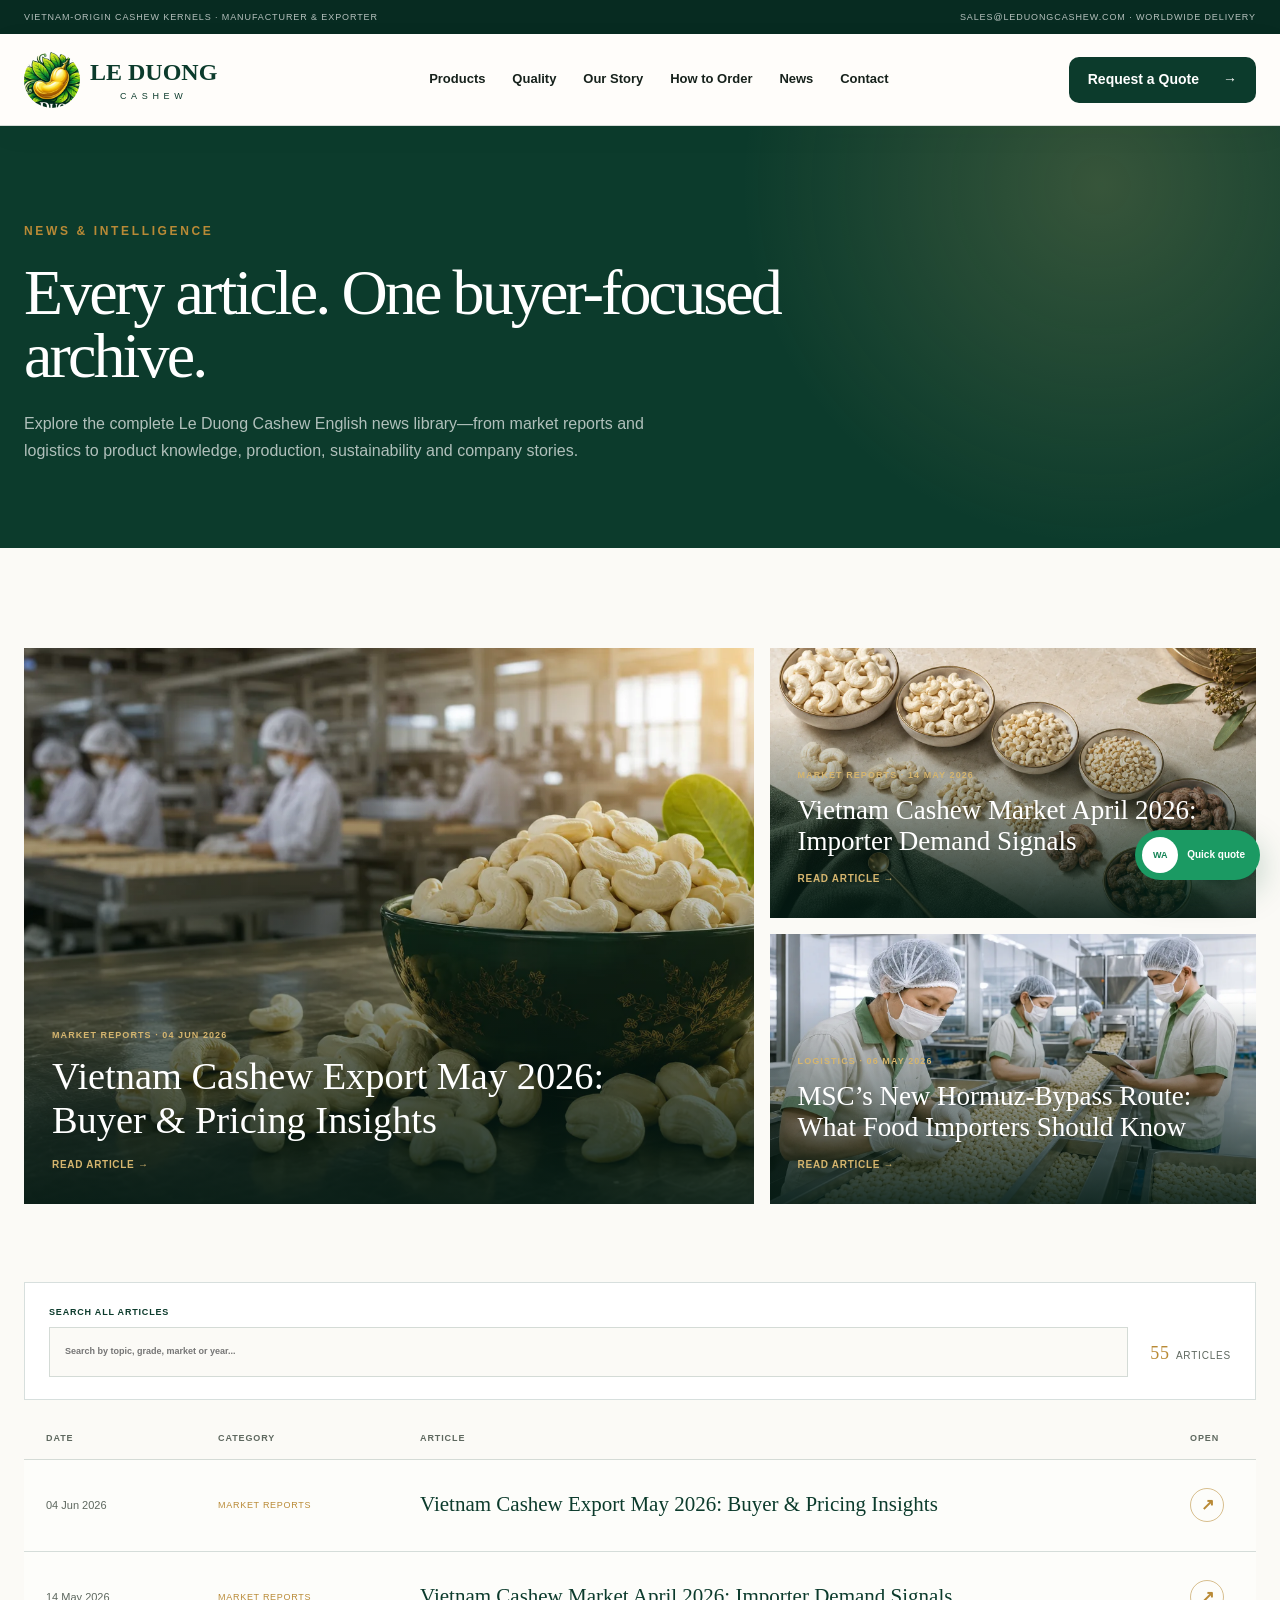
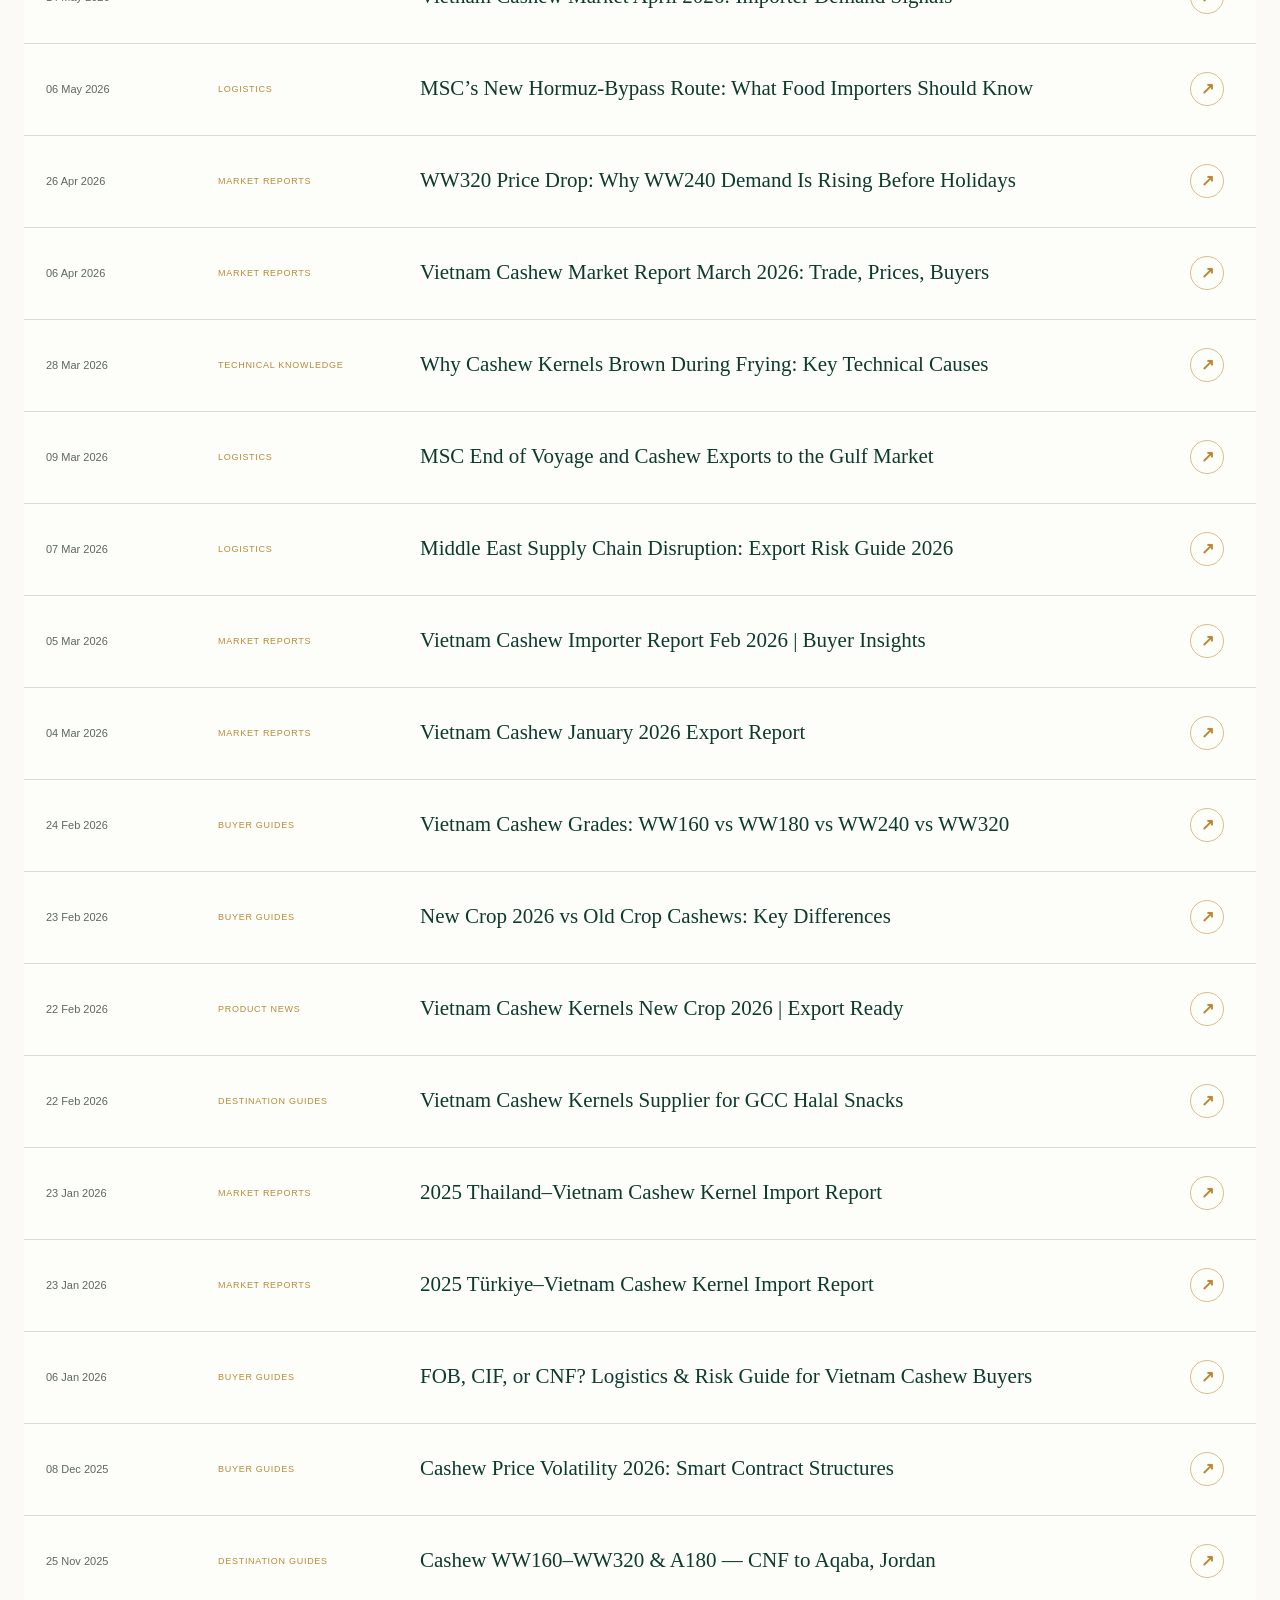
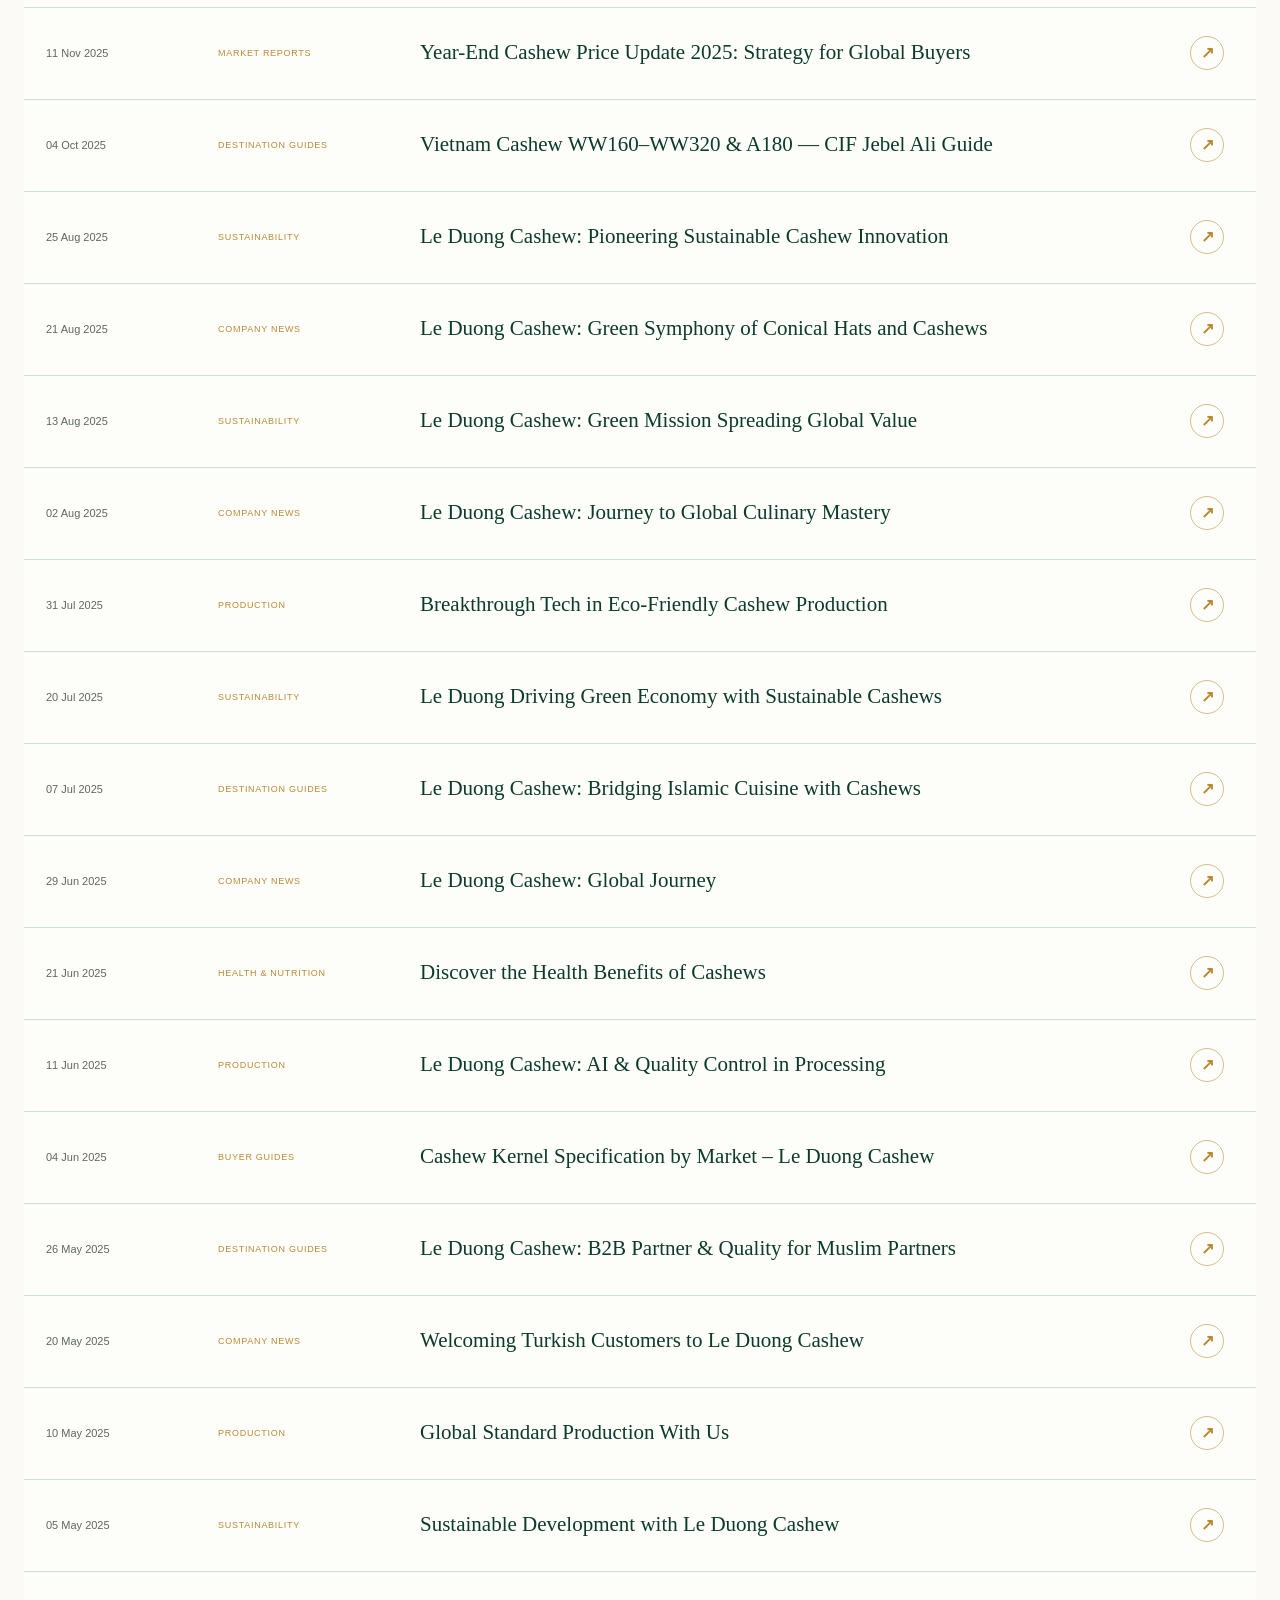
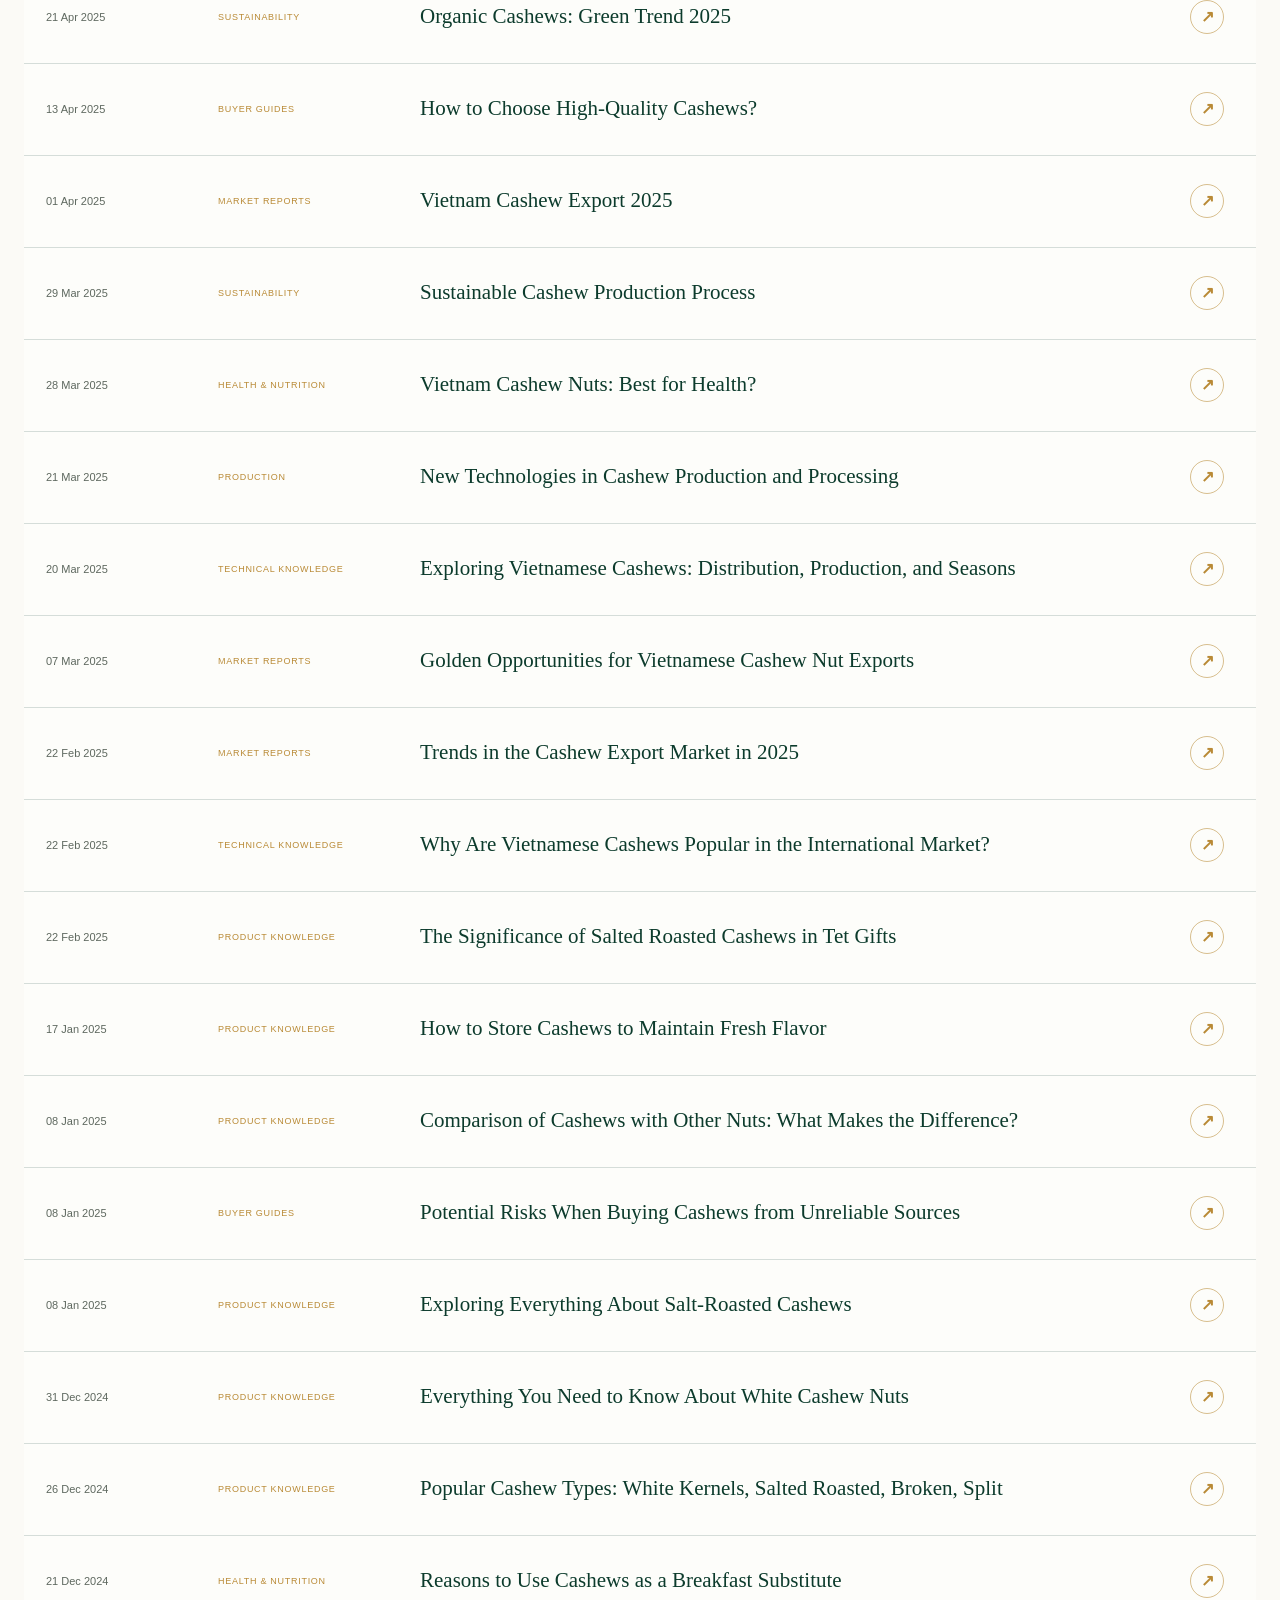
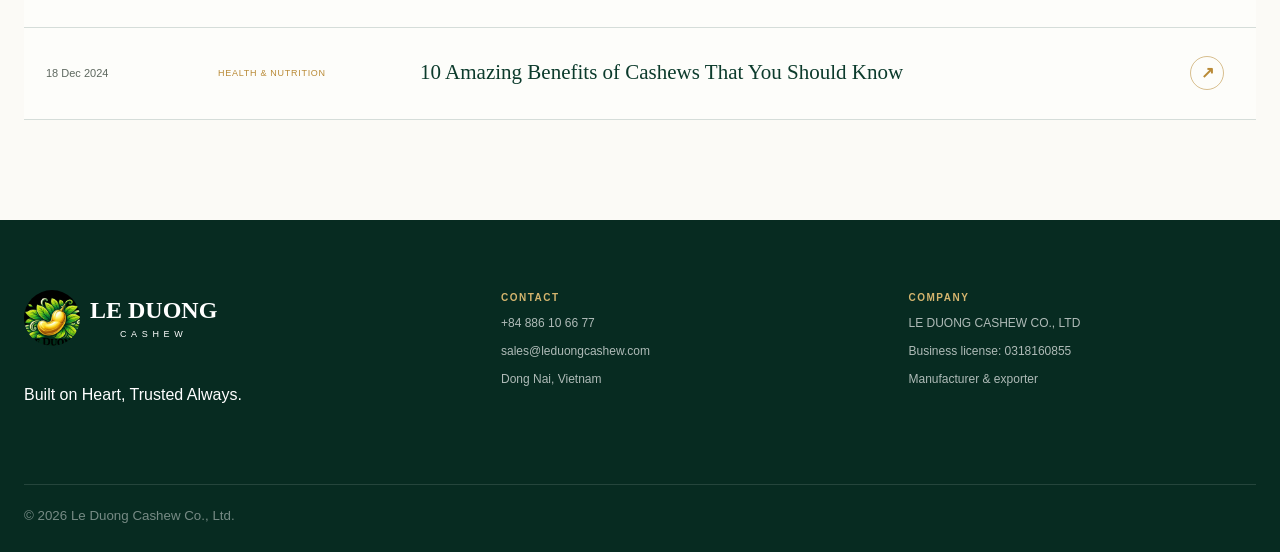
==== commit 3365cd10: "Store news locally and add independent article pages" ====
--- a/news.html
+++ b/news.html
@@ -18,68 +18,68 @@
     <section class="news-hero"><p class="eyebrow">NEWS & INTELLIGENCE</p><h1>Every article. One buyer-focused archive.</h1><p>Explore the complete Le Duong Cashew English news library—from market reports and logistics to product knowledge, production, sustainability and company stories.</p></section>
     <section class="news-page">
       <div class="news-feature-grid">
-        <a href="https://leduongcashew.com/en/vietnam-cashew-export-may-2026-buyer-pricing-insights/" target="_blank"><img src="assets/hero.webp" alt=""><div><small>MARKET REPORTS · 04 JUN 2026</small><h2>Vietnam Cashew Export May 2026: Buyer & Pricing Insights</h2><strong>Read article ↗</strong></div></a>
-        <a href="https://leduongcashew.com/en/vietnam-cashew-market-april-2026-importer-demand-signals/" target="_blank"><img src="assets/products.webp" alt=""><div><small>MARKET REPORTS · 14 MAY 2026</small><h2>Vietnam Cashew Market April 2026: Importer Demand Signals</h2><strong>Read article ↗</strong></div></a>
-        <a href="https://leduongcashew.com/en/mscs-new-hormuz-bypass-route-what-food-importers-should-know/" target="_blank"><img src="assets/factory.webp" alt=""><div><small>LOGISTICS · 06 MAY 2026</small><h2>MSC’s New Hormuz-Bypass Route: What Food Importers Should Know</h2><strong>Read article ↗</strong></div></a>
+        <a href="article.html?slug=vietnam-cashew-export-may-2026-buyer-pricing-insights"><img src="assets/hero.webp" alt=""><div><small>MARKET REPORTS · 04 JUN 2026</small><h2>Vietnam Cashew Export May 2026: Buyer & Pricing Insights</h2><strong>Read article →</strong></div></a>
+        <a href="article.html?slug=vietnam-cashew-market-april-2026-importer-demand-signals"><img src="assets/products.webp" alt=""><div><small>MARKET REPORTS · 14 MAY 2026</small><h2>Vietnam Cashew Market April 2026: Importer Demand Signals</h2><strong>Read article →</strong></div></a>
+        <a href="article.html?slug=mscs-new-hormuz-bypass-route-what-food-importers-should-know"><img src="assets/factory.webp" alt=""><div><small>LOGISTICS · 06 MAY 2026</small><h2>MSC’s New Hormuz-Bypass Route: What Food Importers Should Know</h2><strong>Read article →</strong></div></a>
       </div>
       <div class="archive-toolbar"><label><span>SEARCH ALL ARTICLES</span><input id="news-search" placeholder="Search by topic, grade, market or year..."></label><div><strong id="news-count">55</strong><span>articles</span></div></div>
       <div class="archive-head"><span>Date</span><span>Category</span><span>Article</span><span>Open</span></div>
       <div class="archive-list" id="news-list">
-        <a data-news="Vietnam Cashew Export May 2026 Buyer Pricing Insights Market Reports 2026" href="https://leduongcashew.com/en/vietnam-cashew-export-may-2026-buyer-pricing-insights/" target="_blank"><time>04 Jun 2026</time><span>Market Reports</span><h3>Vietnam Cashew Export May 2026: Buyer & Pricing Insights</h3><b>↗</b></a>
-        <a data-news="Vietnam Cashew Market April 2026 Importer Demand Signals Market Reports" href="https://leduongcashew.com/en/vietnam-cashew-market-april-2026-importer-demand-signals/" target="_blank"><time>14 May 2026</time><span>Market Reports</span><h3>Vietnam Cashew Market April 2026: Importer Demand Signals</h3><b>↗</b></a>
-        <a data-news="MSC Hormuz Bypass Route Logistics Middle East 2026" href="https://leduongcashew.com/en/mscs-new-hormuz-bypass-route-what-food-importers-should-know/" target="_blank"><time>06 May 2026</time><span>Logistics</span><h3>MSC’s New Hormuz-Bypass Route: What Food Importers Should Know</h3><b>↗</b></a>
-        <a data-news="WW320 Price Drop WW240 Demand Market Reports 2026" href="https://leduongcashew.com/en/ww320-price-drop-why-ww240-demand-is-rising-before-holidays/" target="_blank"><time>26 Apr 2026</time><span>Market Reports</span><h3>WW320 Price Drop: Why WW240 Demand Is Rising Before Holidays</h3><b>↗</b></a>
-        <a data-news="Vietnam Cashew Market Report March 2026 Trade Prices Buyers" href="https://leduongcashew.com/en/vietnam-cashew-market-report-march-2026-trade-prices-buyers/" target="_blank"><time>06 Apr 2026</time><span>Market Reports</span><h3>Vietnam Cashew Market Report March 2026: Trade, Prices, Buyers</h3><b>↗</b></a>
-        <a data-news="Cashew Kernels Brown Frying Technical Knowledge" href="https://leduongcashew.com/en/why-cashew-kernels-brown-during-frying-key-technical-causes/" target="_blank"><time>28 Mar 2026</time><span>Technical Knowledge</span><h3>Why Cashew Kernels Brown During Frying: Key Technical Causes</h3><b>↗</b></a>
-        <a data-news="MSC End Voyage Gulf Market Logistics" href="https://leduongcashew.com/en/msc-end-of-voyage-and-cashew-exports-to-the-gulf-market/" target="_blank"><time>09 Mar 2026</time><span>Logistics</span><h3>MSC End of Voyage and Cashew Exports to the Gulf Market</h3><b>↗</b></a>
-        <a data-news="Middle East Supply Chain Disruption Export Risk Guide 2026 Logistics" href="https://leduongcashew.com/en/middle-east-supply-chain-disruption-export-risk-guide-2026/" target="_blank"><time>07 Mar 2026</time><span>Logistics</span><h3>Middle East Supply Chain Disruption: Export Risk Guide 2026</h3><b>↗</b></a>
-        <a data-news="Vietnam Cashew Importer Report February 2026 Buyer Insights" href="https://leduongcashew.com/en/vietnam-cashew-importer-report-feb-2026-buyer-insights/" target="_blank"><time>05 Mar 2026</time><span>Market Reports</span><h3>Vietnam Cashew Importer Report Feb 2026 | Buyer Insights</h3><b>↗</b></a>
-        <a data-news="Vietnam Cashew January 2026 Export Report" href="https://leduongcashew.com/en/vietnam-cashew-january-2026-export-report-le-duong-cashew/" target="_blank"><time>04 Mar 2026</time><span>Market Reports</span><h3>Vietnam Cashew January 2026 Export Report</h3><b>↗</b></a>
-        <a data-news="Vietnam Cashew Grades WW160 WW180 WW240 WW320 Buyer Guides" href="https://leduongcashew.com/en/vietnam-cashew-grades-ww160-vs-ww180-vs-ww240-vs-ww320/" target="_blank"><time>24 Feb 2026</time><span>Buyer Guides</span><h3>Vietnam Cashew Grades: WW160 vs WW180 vs WW240 vs WW320</h3><b>↗</b></a>
-        <a data-news="New Crop 2026 Old Crop Cashews Buyer Guides" href="https://leduongcashew.com/en/new-crop-2026-vs-old-crop-cashews-key-differences/" target="_blank"><time>23 Feb 2026</time><span>Buyer Guides</span><h3>New Crop 2026 vs Old Crop Cashews: Key Differences</h3><b>↗</b></a>
-        <a data-news="Vietnam Cashew Kernels New Crop 2026 Export Ready Product News" href="https://leduongcashew.com/en/vietnam-cashew-kernels-new-crop-2026-export-ready/" target="_blank"><time>22 Feb 2026</time><span>Product News</span><h3>Vietnam Cashew Kernels New Crop 2026 | Export Ready</h3><b>↗</b></a>
-        <a data-news="Vietnam Cashew Kernels Supplier GCC Halal Snacks Destination" href="https://leduongcashew.com/en/vietnam-cashew-kernels-supplier-for-gcc-halal-snacks/" target="_blank"><time>22 Feb 2026</time><span>Destination Guides</span><h3>Vietnam Cashew Kernels Supplier for GCC Halal Snacks</h3><b>↗</b></a>
-        <a data-news="2025 Thailand Vietnam Cashew Kernel Import Report" href="https://leduongcashew.com/en/2025-thailand-vietnam-cashew-kernel-import-report/" target="_blank"><time>23 Jan 2026</time><span>Market Reports</span><h3>2025 Thailand–Vietnam Cashew Kernel Import Report</h3><b>↗</b></a>
-        <a data-news="2025 Türkiye Turkey Vietnam Cashew Kernel Import Report" href="https://leduongcashew.com/en/2025-turkey-vietnam-cashew-kernel-import-download-report/" target="_blank"><time>23 Jan 2026</time><span>Market Reports</span><h3>2025 Türkiye–Vietnam Cashew Kernel Import Report</h3><b>↗</b></a>
-        <a data-news="FOB CIF CNF Logistics Risk Guide Buyer" href="https://leduongcashew.com/en/fob-cif-or-cnf-logistics-risk-guide-for-vietnam-cashew-buyers/" target="_blank"><time>06 Jan 2026</time><span>Buyer Guides</span><h3>FOB, CIF, or CNF? Logistics & Risk Guide for Vietnam Cashew Buyers</h3><b>↗</b></a>
-        <a data-news="Cashew Price Volatility 2026 Smart Contract Structures" href="https://leduongcashew.com/en/cashew-price-volatility-2026-smart-contract-structures/" target="_blank"><time>08 Dec 2025</time><span>Buyer Guides</span><h3>Cashew Price Volatility 2026: Smart Contract Structures</h3><b>↗</b></a>
-        <a data-news="Cashew WW160 WW320 A180 Aqaba Jordan Destination" href="https://leduongcashew.com/en/cashew-ww160-ww320-a180-cnf-cfr-to-aqaba-jordan/" target="_blank"><time>25 Nov 2025</time><span>Destination Guides</span><h3>Cashew WW160–WW320 & A180 — CNF to Aqaba, Jordan</h3><b>↗</b></a>
-        <a data-news="Year End Cashew Price Update 2025 Global Buyers" href="https://leduongcashew.com/en/year-end-cashew-price-update-2025-raw-material-peaks-strategy-for-global-buyers/" target="_blank"><time>11 Nov 2025</time><span>Market Reports</span><h3>Year-End Cashew Price Update 2025: Strategy for Global Buyers</h3><b>↗</b></a>
-        <a data-news="Vietnam Cashew WW160 WW320 A180 CIF Jebel Ali UAE" href="https://leduongcashew.com/en/vietnam-cashew-ww160-ww320-a180-cif-jebel-ali-guide/" target="_blank"><time>04 Oct 2025</time><span>Destination Guides</span><h3>Vietnam Cashew WW160–WW320 & A180 — CIF Jebel Ali Guide</h3><b>↗</b></a>
-        <a data-news="Pioneering Sustainable Cashew Innovation" href="https://leduongcashew.com/en/le-duong-cashew-pioneering-sustainable-cashew-innovation/" target="_blank"><time>25 Aug 2025</time><span>Sustainability</span><h3>Le Duong Cashew: Pioneering Sustainable Cashew Innovation</h3><b>↗</b></a>
-        <a data-news="Green Symphony Conical Hats Cashews Company" href="https://leduongcashew.com/en/le-duong-cashew-green-symphony-of-conical-hats-and-cashews/" target="_blank"><time>21 Aug 2025</time><span>Company News</span><h3>Le Duong Cashew: Green Symphony of Conical Hats and Cashews</h3><b>↗</b></a>
-        <a data-news="Green Mission Spreading Global Value Sustainability" href="https://leduongcashew.com/en/le-duong-cashew-green-mission-spreading-global-value/" target="_blank"><time>13 Aug 2025</time><span>Sustainability</span><h3>Le Duong Cashew: Green Mission Spreading Global Value</h3><b>↗</b></a>
-        <a data-news="Journey Global Culinary Mastery Company" href="https://leduongcashew.com/en/le-duong-cashew-journey-to-global-culinary-mastery/" target="_blank"><time>02 Aug 2025</time><span>Company News</span><h3>Le Duong Cashew: Journey to Global Culinary Mastery</h3><b>↗</b></a>
-        <a data-news="Breakthrough Tech Eco Friendly Cashew Production" href="https://leduongcashew.com/en/le-duong-cashew-breakthrough-tech-in-eco-friendly-cashew-production/" target="_blank"><time>31 Jul 2025</time><span>Production</span><h3>Breakthrough Tech in Eco-Friendly Cashew Production</h3><b>↗</b></a>
-        <a data-news="Driving Green Economy Sustainable Cashews" href="https://leduongcashew.com/en/le-duong-driving-green-economy-with-sustainable-cashews/" target="_blank"><time>20 Jul 2025</time><span>Sustainability</span><h3>Le Duong Driving Green Economy with Sustainable Cashews</h3><b>↗</b></a>
-        <a data-news="Bridging Islamic Cuisine Cashews Muslim" href="https://leduongcashew.com/en/le-duong-cashew-bridging-islamic-cuisine-with-cashews/" target="_blank"><time>07 Jul 2025</time><span>Destination Guides</span><h3>Le Duong Cashew: Bridging Islamic Cuisine with Cashews</h3><b>↗</b></a>
-        <a data-news="Le Duong Cashew Global Journey Company" href="https://leduongcashew.com/en/le-duong-cashew-global-journey/" target="_blank"><time>29 Jun 2025</time><span>Company News</span><h3>Le Duong Cashew: Global Journey</h3><b>↗</b></a>
-        <a data-news="Discover Health Benefits Cashews Nutrition" href="https://leduongcashew.com/en/discover-the-health-benefits-of-cashews/" target="_blank"><time>21 Jun 2025</time><span>Health & Nutrition</span><h3>Discover the Health Benefits of Cashews</h3><b>↗</b></a>
-        <a data-news="AI Quality Control Processing Production" href="https://leduongcashew.com/en/le-duong-cashew-ai-quality-control-in-processing/" target="_blank"><time>11 Jun 2025</time><span>Production</span><h3>Le Duong Cashew: AI & Quality Control in Processing</h3><b>↗</b></a>
-        <a data-news="Cashew Kernel Specification Market Buyer Guides" href="https://leduongcashew.com/en/cashew-kernel-specification-by-market-le-duong-cashew/" target="_blank"><time>04 Jun 2025</time><span>Buyer Guides</span><h3>Cashew Kernel Specification by Market – Le Duong Cashew</h3><b>↗</b></a>
-        <a data-news="B2B Partner Quality Muslim Partner Destination" href="https://leduongcashew.com/en/le-duong-cashew-b2b-partner-quality-for-muslim-partner/" target="_blank"><time>26 May 2025</time><span>Destination Guides</span><h3>Le Duong Cashew: B2B Partner & Quality for Muslim Partners</h3><b>↗</b></a>
-        <a data-news="Welcoming Turkish Customers Company News" href="https://leduongcashew.com/en/welcoming-turkish-customers-visit-le-duong-cashew/" target="_blank"><time>20 May 2025</time><span>Company News</span><h3>Welcoming Turkish Customers to Le Duong Cashew</h3><b>↗</b></a>
-        <a data-news="Global Standard Production" href="https://leduongcashew.com/en/global-standard-production-with-us/" target="_blank"><time>10 May 2025</time><span>Production</span><h3>Global Standard Production With Us</h3><b>↗</b></a>
-        <a data-news="Sustainable Development Le Duong Cashew" href="https://leduongcashew.com/en/sustainable-development-with-le-duong-cashew/" target="_blank"><time>05 May 2025</time><span>Sustainability</span><h3>Sustainable Development with Le Duong Cashew</h3><b>↗</b></a>
-        <a data-news="Organic Cashews Green Trend 2025" href="https://leduongcashew.com/en/organic-cashews-green-trend-2025/" target="_blank"><time>21 Apr 2025</time><span>Sustainability</span><h3>Organic Cashews: Green Trend 2025</h3><b>↗</b></a>
-        <a data-news="Choose High Quality Cashews Buyer Guides" href="https://leduongcashew.com/en/how-to-choose-high-quality-cashews/" target="_blank"><time>13 Apr 2025</time><span>Buyer Guides</span><h3>How to Choose High-Quality Cashews?</h3><b>↗</b></a>
-        <a data-news="Vietnam Cashew Export 2025 Market Reports" href="https://leduongcashew.com/en/vietnam-cashew-export-2025/" target="_blank"><time>01 Apr 2025</time><span>Market Reports</span><h3>Vietnam Cashew Export 2025</h3><b>↗</b></a>
-        <a data-news="Sustainable Cashew Production Process" href="https://leduongcashew.com/en/sustainable-cashew-production-process/" target="_blank"><time>29 Mar 2025</time><span>Sustainability</span><h3>Sustainable Cashew Production Process</h3><b>↗</b></a>
-        <a data-news="Vietnam Cashew Nuts Best Health Nutrition" href="https://leduongcashew.com/en/why-vietnam-cashew-nuts-are-the-best-choice-for-your-health/" target="_blank"><time>28 Mar 2025</time><span>Health & Nutrition</span><h3>Vietnam Cashew Nuts: Best for Health?</h3><b>↗</b></a>
-        <a data-news="New Technologies Cashew Production Processing" href="https://leduongcashew.com/en/new-technologies-in-cashew-production-and-processing/" target="_blank"><time>21 Mar 2025</time><span>Production</span><h3>New Technologies in Cashew Production and Processing</h3><b>↗</b></a>
-        <a data-news="Vietnamese Cashews Distribution Production Seasons Technical" href="https://leduongcashew.com/en/exploring-vietnamese-cashews-distribution-production-and-seasons/" target="_blank"><time>20 Mar 2025</time><span>Technical Knowledge</span><h3>Exploring Vietnamese Cashews: Distribution, Production, and Seasons</h3><b>↗</b></a>
-        <a data-news="Golden Opportunities Vietnamese Cashew Nut Exports" href="https://leduongcashew.com/en/golden-opportunities-for-vietnamese-cashew-nut-exports/" target="_blank"><time>07 Mar 2025</time><span>Market Reports</span><h3>Golden Opportunities for Vietnamese Cashew Nut Exports</h3><b>↗</b></a>
-        <a data-news="Trends Cashew Export Market 2025" href="https://leduongcashew.com/en/trends-in-the-cashew-export-market-in-2025/" target="_blank"><time>22 Feb 2025</time><span>Market Reports</span><h3>Trends in the Cashew Export Market in 2025</h3><b>↗</b></a>
-        <a data-news="Vietnamese Cashews Popular International Market" href="https://leduongcashew.com/en/why-are-vietnamese-cashews-popular-in-the-international-market/" target="_blank"><time>22 Feb 2025</time><span>Technical Knowledge</span><h3>Why Are Vietnamese Cashews Popular in the International Market?</h3><b>↗</b></a>
-        <a data-news="Salted Roasted Cashews Tet Gifts Product" href="https://leduongcashew.com/en/explore-the-significance-of-salted-roasted-cashews-in-tet-gifts/" target="_blank"><time>22 Feb 2025</time><span>Product Knowledge</span><h3>The Significance of Salted Roasted Cashews in Tet Gifts</h3><b>↗</b></a>
-        <a data-news="Store Cashews Maintain Fresh Flavor Product" href="https://leduongcashew.com/en/how-to-store-cashews-to-maintain-fresh-flavor/" target="_blank"><time>17 Jan 2025</time><span>Product Knowledge</span><h3>How to Store Cashews to Maintain Fresh Flavor</h3><b>↗</b></a>
-        <a data-news="Comparison Cashews Other Nuts Product Knowledge" href="https://leduongcashew.com/en/comparison-of-cashews-with-other-nuts-what-makes-the-difference/" target="_blank"><time>08 Jan 2025</time><span>Product Knowledge</span><h3>Comparison of Cashews with Other Nuts: What Makes the Difference?</h3><b>↗</b></a>
-        <a data-news="Risks Buying Cashews Unreliable Sources Buyer Guides" href="https://leduongcashew.com/en/potential-risks-when-buying-cashews-from-unreliable-sources/" target="_blank"><time>08 Jan 2025</time><span>Buyer Guides</span><h3>Potential Risks When Buying Cashews from Unreliable Sources</h3><b>↗</b></a>
-        <a data-news="Everything Salt Roasted Cashews Product Knowledge" href="https://leduongcashew.com/en/exploring-everything-about-salt-roasted-cashews/" target="_blank"><time>08 Jan 2025</time><span>Product Knowledge</span><h3>Exploring Everything About Salt-Roasted Cashews</h3><b>↗</b></a>
-        <a data-news="White Cashew Nuts Product Knowledge 2024" href="https://leduongcashew.com/en/everything-you-need-to-know-about-white-cashew-nuts/" target="_blank"><time>31 Dec 2024</time><span>Product Knowledge</span><h3>Everything You Need to Know About White Cashew Nuts</h3><b>↗</b></a>
-        <a data-news="Popular Cashew Types White Salted Roasted Broken Split" href="https://leduongcashew.com/en/popular-cashew-types-white-kernels-salted-roasted-broken-split/" target="_blank"><time>26 Dec 2024</time><span>Product Knowledge</span><h3>Popular Cashew Types: White Kernels, Salted Roasted, Broken, Split</h3><b>↗</b></a>
-        <a data-news="Cashews Breakfast Substitute Health Nutrition" href="https://leduongcashew.com/en/reasons-to-use-cashews-as-a-breakfast-substitute/" target="_blank"><time>21 Dec 2024</time><span>Health & Nutrition</span><h3>Reasons to Use Cashews as a Breakfast Substitute</h3><b>↗</b></a>
-        <a data-news="10 Amazing Benefits Cashews Health Nutrition" href="https://leduongcashew.com/en/10-amazing-benefits-of-cashews-that-you-should-know/" target="_blank"><time>18 Dec 2024</time><span>Health & Nutrition</span><h3>10 Amazing Benefits of Cashews That You Should Know</h3><b>↗</b></a>
+        <a data-news="Vietnam Cashew Export May 2026 Buyer Pricing Insights Market Reports 2026" href="article.html?slug=vietnam-cashew-export-may-2026-buyer-pricing-insights"><time>04 Jun 2026</time><span>Market Reports</span><h3>Vietnam Cashew Export May 2026: Buyer & Pricing Insights</h3><b>↗</b></a>
+        <a data-news="Vietnam Cashew Market April 2026 Importer Demand Signals Market Reports" href="article.html?slug=vietnam-cashew-market-april-2026-importer-demand-signals"><time>14 May 2026</time><span>Market Reports</span><h3>Vietnam Cashew Market April 2026: Importer Demand Signals</h3><b>↗</b></a>
+        <a data-news="MSC Hormuz Bypass Route Logistics Middle East 2026" href="article.html?slug=mscs-new-hormuz-bypass-route-what-food-importers-should-know"><time>06 May 2026</time><span>Logistics</span><h3>MSC’s New Hormuz-Bypass Route: What Food Importers Should Know</h3><b>↗</b></a>
+        <a data-news="WW320 Price Drop WW240 Demand Market Reports 2026" href="article.html?slug=ww320-price-drop-why-ww240-demand-is-rising-before-holidays"><time>26 Apr 2026</time><span>Market Reports</span><h3>WW320 Price Drop: Why WW240 Demand Is Rising Before Holidays</h3><b>↗</b></a>
+        <a data-news="Vietnam Cashew Market Report March 2026 Trade Prices Buyers" href="article.html?slug=vietnam-cashew-market-report-march-2026-trade-prices-buyers"><time>06 Apr 2026</time><span>Market Reports</span><h3>Vietnam Cashew Market Report March 2026: Trade, Prices, Buyers</h3><b>↗</b></a>
+        <a data-news="Cashew Kernels Brown Frying Technical Knowledge" href="article.html?slug=why-cashew-kernels-brown-during-frying-key-technical-causes"><time>28 Mar 2026</time><span>Technical Knowledge</span><h3>Why Cashew Kernels Brown During Frying: Key Technical Causes</h3><b>↗</b></a>
+        <a data-news="MSC End Voyage Gulf Market Logistics" href="article.html?slug=msc-end-of-voyage-and-cashew-exports-to-the-gulf-market"><time>09 Mar 2026</time><span>Logistics</span><h3>MSC End of Voyage and Cashew Exports to the Gulf Market</h3><b>↗</b></a>
+        <a data-news="Middle East Supply Chain Disruption Export Risk Guide 2026 Logistics" href="article.html?slug=middle-east-supply-chain-disruption-export-risk-guide-2026"><time>07 Mar 2026</time><span>Logistics</span><h3>Middle East Supply Chain Disruption: Export Risk Guide 2026</h3><b>↗</b></a>
+        <a data-news="Vietnam Cashew Importer Report February 2026 Buyer Insights" href="article.html?slug=vietnam-cashew-importer-report-feb-2026-buyer-insights"><time>05 Mar 2026</time><span>Market Reports</span><h3>Vietnam Cashew Importer Report Feb 2026 | Buyer Insights</h3><b>↗</b></a>
+        <a data-news="Vietnam Cashew January 2026 Export Report" href="article.html?slug=vietnam-cashew-january-2026-export-report-le-duong-cashew"><time>04 Mar 2026</time><span>Market Reports</span><h3>Vietnam Cashew January 2026 Export Report</h3><b>↗</b></a>
+        <a data-news="Vietnam Cashew Grades WW160 WW180 WW240 WW320 Buyer Guides" href="article.html?slug=vietnam-cashew-grades-ww160-vs-ww180-vs-ww240-vs-ww320"><time>24 Feb 2026</time><span>Buyer Guides</span><h3>Vietnam Cashew Grades: WW160 vs WW180 vs WW240 vs WW320</h3><b>↗</b></a>
+        <a data-news="New Crop 2026 Old Crop Cashews Buyer Guides" href="article.html?slug=new-crop-2026-vs-old-crop-cashews-key-differences"><time>23 Feb 2026</time><span>Buyer Guides</span><h3>New Crop 2026 vs Old Crop Cashews: Key Differences</h3><b>↗</b></a>
+        <a data-news="Vietnam Cashew Kernels New Crop 2026 Export Ready Product News" href="article.html?slug=vietnam-cashew-kernels-new-crop-2026-export-ready"><time>22 Feb 2026</time><span>Product News</span><h3>Vietnam Cashew Kernels New Crop 2026 | Export Ready</h3><b>↗</b></a>
+        <a data-news="Vietnam Cashew Kernels Supplier GCC Halal Snacks Destination" href="article.html?slug=vietnam-cashew-kernels-supplier-for-gcc-halal-snacks"><time>22 Feb 2026</time><span>Destination Guides</span><h3>Vietnam Cashew Kernels Supplier for GCC Halal Snacks</h3><b>↗</b></a>
+        <a data-news="2025 Thailand Vietnam Cashew Kernel Import Report" href="article.html?slug=2025-thailand-vietnam-cashew-kernel-import-report"><time>23 Jan 2026</time><span>Market Reports</span><h3>2025 Thailand–Vietnam Cashew Kernel Import Report</h3><b>↗</b></a>
+        <a data-news="2025 Türkiye Turkey Vietnam Cashew Kernel Import Report" href="article.html?slug=2025-turkey-vietnam-cashew-kernel-import-download-report"><time>23 Jan 2026</time><span>Market Reports</span><h3>2025 Türkiye–Vietnam Cashew Kernel Import Report</h3><b>↗</b></a>
+        <a data-news="FOB CIF CNF Logistics Risk Guide Buyer" href="article.html?slug=fob-cif-or-cnf-logistics-risk-guide-for-vietnam-cashew-buyers"><time>06 Jan 2026</time><span>Buyer Guides</span><h3>FOB, CIF, or CNF? Logistics & Risk Guide for Vietnam Cashew Buyers</h3><b>↗</b></a>
+        <a data-news="Cashew Price Volatility 2026 Smart Contract Structures" href="article.html?slug=cashew-price-volatility-2026-smart-contract-structures"><time>08 Dec 2025</time><span>Buyer Guides</span><h3>Cashew Price Volatility 2026: Smart Contract Structures</h3><b>↗</b></a>
+        <a data-news="Cashew WW160 WW320 A180 Aqaba Jordan Destination" href="article.html?slug=cashew-ww160-ww320-a180-cnf-cfr-to-aqaba-jordan"><time>25 Nov 2025</time><span>Destination Guides</span><h3>Cashew WW160–WW320 & A180 — CNF to Aqaba, Jordan</h3><b>↗</b></a>
+        <a data-news="Year End Cashew Price Update 2025 Global Buyers" href="article.html?slug=year-end-cashew-price-update-2025-raw-material-peaks-strategy-for-global-buyers"><time>11 Nov 2025</time><span>Market Reports</span><h3>Year-End Cashew Price Update 2025: Strategy for Global Buyers</h3><b>↗</b></a>
+        <a data-news="Vietnam Cashew WW160 WW320 A180 CIF Jebel Ali UAE" href="article.html?slug=vietnam-cashew-ww160-ww320-a180-cif-jebel-ali-guide"><time>04 Oct 2025</time><span>Destination Guides</span><h3>Vietnam Cashew WW160–WW320 & A180 — CIF Jebel Ali Guide</h3><b>↗</b></a>
+        <a data-news="Pioneering Sustainable Cashew Innovation" href="article.html?slug=le-duong-cashew-pioneering-sustainable-cashew-innovation"><time>25 Aug 2025</time><span>Sustainability</span><h3>Le Duong Cashew: Pioneering Sustainable Cashew Innovation</h3><b>↗</b></a>
+        <a data-news="Green Symphony Conical Hats Cashews Company" href="article.html?slug=le-duong-cashew-green-symphony-of-conical-hats-and-cashews"><time>21 Aug 2025</time><span>Company News</span><h3>Le Duong Cashew: Green Symphony of Conical Hats and Cashews</h3><b>↗</b></a>
+        <a data-news="Green Mission Spreading Global Value Sustainability" href="article.html?slug=le-duong-cashew-green-mission-spreading-global-value"><time>13 Aug 2025</time><span>Sustainability</span><h3>Le Duong Cashew: Green Mission Spreading Global Value</h3><b>↗</b></a>
+        <a data-news="Journey Global Culinary Mastery Company" href="article.html?slug=le-duong-cashew-journey-to-global-culinary-mastery"><time>02 Aug 2025</time><span>Company News</span><h3>Le Duong Cashew: Journey to Global Culinary Mastery</h3><b>↗</b></a>
+        <a data-news="Breakthrough Tech Eco Friendly Cashew Production" href="article.html?slug=le-duong-cashew-breakthrough-tech-in-eco-friendly-cashew-production"><time>31 Jul 2025</time><span>Production</span><h3>Breakthrough Tech in Eco-Friendly Cashew Production</h3><b>↗</b></a>
+        <a data-news="Driving Green Economy Sustainable Cashews" href="article.html?slug=le-duong-driving-green-economy-with-sustainable-cashews"><time>20 Jul 2025</time><span>Sustainability</span><h3>Le Duong Driving Green Economy with Sustainable Cashews</h3><b>↗</b></a>
+        <a data-news="Bridging Islamic Cuisine Cashews Muslim" href="article.html?slug=le-duong-cashew-bridging-islamic-cuisine-with-cashews"><time>07 Jul 2025</time><span>Destination Guides</span><h3>Le Duong Cashew: Bridging Islamic Cuisine with Cashews</h3><b>↗</b></a>
+        <a data-news="Le Duong Cashew Global Journey Company" href="article.html?slug=le-duong-cashew-global-journey"><time>29 Jun 2025</time><span>Company News</span><h3>Le Duong Cashew: Global Journey</h3><b>↗</b></a>
+        <a data-news="Discover Health Benefits Cashews Nutrition" href="article.html?slug=discover-the-health-benefits-of-cashews"><time>21 Jun 2025</time><span>Health & Nutrition</span><h3>Discover the Health Benefits of Cashews</h3><b>↗</b></a>
+        <a data-news="AI Quality Control Processing Production" href="article.html?slug=le-duong-cashew-ai-quality-control-in-processing"><time>11 Jun 2025</time><span>Production</span><h3>Le Duong Cashew: AI & Quality Control in Processing</h3><b>↗</b></a>
+        <a data-news="Cashew Kernel Specification Market Buyer Guides" href="article.html?slug=cashew-kernel-specification-by-market-le-duong-cashew"><time>04 Jun 2025</time><span>Buyer Guides</span><h3>Cashew Kernel Specification by Market – Le Duong Cashew</h3><b>↗</b></a>
+        <a data-news="B2B Partner Quality Muslim Partner Destination" href="article.html?slug=le-duong-cashew-b2b-partner-quality-for-muslim-partner"><time>26 May 2025</time><span>Destination Guides</span><h3>Le Duong Cashew: B2B Partner & Quality for Muslim Partners</h3><b>↗</b></a>
+        <a data-news="Welcoming Turkish Customers Company News" href="article.html?slug=welcoming-turkish-customers-visit-le-duong-cashew"><time>20 May 2025</time><span>Company News</span><h3>Welcoming Turkish Customers to Le Duong Cashew</h3><b>↗</b></a>
+        <a data-news="Global Standard Production" href="article.html?slug=global-standard-production-with-us"><time>10 May 2025</time><span>Production</span><h3>Global Standard Production With Us</h3><b>↗</b></a>
+        <a data-news="Sustainable Development Le Duong Cashew" href="article.html?slug=sustainable-development-with-le-duong-cashew"><time>05 May 2025</time><span>Sustainability</span><h3>Sustainable Development with Le Duong Cashew</h3><b>↗</b></a>
+        <a data-news="Organic Cashews Green Trend 2025" href="article.html?slug=organic-cashews-green-trend-2025"><time>21 Apr 2025</time><span>Sustainability</span><h3>Organic Cashews: Green Trend 2025</h3><b>↗</b></a>
+        <a data-news="Choose High Quality Cashews Buyer Guides" href="article.html?slug=how-to-choose-high-quality-cashews"><time>13 Apr 2025</time><span>Buyer Guides</span><h3>How to Choose High-Quality Cashews?</h3><b>↗</b></a>
+        <a data-news="Vietnam Cashew Export 2025 Market Reports" href="article.html?slug=vietnam-cashew-export-2025"><time>01 Apr 2025</time><span>Market Reports</span><h3>Vietnam Cashew Export 2025</h3><b>↗</b></a>
+        <a data-news="Sustainable Cashew Production Process" href="article.html?slug=sustainable-cashew-production-process"><time>29 Mar 2025</time><span>Sustainability</span><h3>Sustainable Cashew Production Process</h3><b>↗</b></a>
+        <a data-news="Vietnam Cashew Nuts Best Health Nutrition" href="article.html?slug=why-vietnam-cashew-nuts-are-the-best-choice-for-your-health"><time>28 Mar 2025</time><span>Health & Nutrition</span><h3>Vietnam Cashew Nuts: Best for Health?</h3><b>↗</b></a>
+        <a data-news="New Technologies Cashew Production Processing" href="article.html?slug=new-technologies-in-cashew-production-and-processing"><time>21 Mar 2025</time><span>Production</span><h3>New Technologies in Cashew Production and Processing</h3><b>↗</b></a>
+        <a data-news="Vietnamese Cashews Distribution Production Seasons Technical" href="article.html?slug=exploring-vietnamese-cashews-distribution-production-and-seasons"><time>20 Mar 2025</time><span>Technical Knowledge</span><h3>Exploring Vietnamese Cashews: Distribution, Production, and Seasons</h3><b>↗</b></a>
+        <a data-news="Golden Opportunities Vietnamese Cashew Nut Exports" href="article.html?slug=golden-opportunities-for-vietnamese-cashew-nut-exports"><time>07 Mar 2025</time><span>Market Reports</span><h3>Golden Opportunities for Vietnamese Cashew Nut Exports</h3><b>↗</b></a>
+        <a data-news="Trends Cashew Export Market 2025" href="article.html?slug=trends-in-the-cashew-export-market-in-2025"><time>22 Feb 2025</time><span>Market Reports</span><h3>Trends in the Cashew Export Market in 2025</h3><b>↗</b></a>
+        <a data-news="Vietnamese Cashews Popular International Market" href="article.html?slug=why-are-vietnamese-cashews-popular-in-the-international-market"><time>22 Feb 2025</time><span>Technical Knowledge</span><h3>Why Are Vietnamese Cashews Popular in the International Market?</h3><b>↗</b></a>
+        <a data-news="Salted Roasted Cashews Tet Gifts Product" href="article.html?slug=explore-the-significance-of-salted-roasted-cashews-in-tet-gifts"><time>22 Feb 2025</time><span>Product Knowledge</span><h3>The Significance of Salted Roasted Cashews in Tet Gifts</h3><b>↗</b></a>
+        <a data-news="Store Cashews Maintain Fresh Flavor Product" href="article.html?slug=how-to-store-cashews-to-maintain-fresh-flavor"><time>17 Jan 2025</time><span>Product Knowledge</span><h3>How to Store Cashews to Maintain Fresh Flavor</h3><b>↗</b></a>
+        <a data-news="Comparison Cashews Other Nuts Product Knowledge" href="article.html?slug=comparison-of-cashews-with-other-nuts-what-makes-the-difference"><time>08 Jan 2025</time><span>Product Knowledge</span><h3>Comparison of Cashews with Other Nuts: What Makes the Difference?</h3><b>↗</b></a>
+        <a data-news="Risks Buying Cashews Unreliable Sources Buyer Guides" href="article.html?slug=potential-risks-when-buying-cashews-from-unreliable-sources"><time>08 Jan 2025</time><span>Buyer Guides</span><h3>Potential Risks When Buying Cashews from Unreliable Sources</h3><b>↗</b></a>
+        <a data-news="Everything Salt Roasted Cashews Product Knowledge" href="article.html?slug=exploring-everything-about-salt-roasted-cashews"><time>08 Jan 2025</time><span>Product Knowledge</span><h3>Exploring Everything About Salt-Roasted Cashews</h3><b>↗</b></a>
+        <a data-news="White Cashew Nuts Product Knowledge 2024" href="article.html?slug=everything-you-need-to-know-about-white-cashew-nuts"><time>31 Dec 2024</time><span>Product Knowledge</span><h3>Everything You Need to Know About White Cashew Nuts</h3><b>↗</b></a>
+        <a data-news="Popular Cashew Types White Salted Roasted Broken Split" href="article.html?slug=popular-cashew-types-white-kernels-salted-roasted-broken-split"><time>26 Dec 2024</time><span>Product Knowledge</span><h3>Popular Cashew Types: White Kernels, Salted Roasted, Broken, Split</h3><b>↗</b></a>
+        <a data-news="Cashews Breakfast Substitute Health Nutrition" href="article.html?slug=reasons-to-use-cashews-as-a-breakfast-substitute"><time>21 Dec 2024</time><span>Health & Nutrition</span><h3>Reasons to Use Cashews as a Breakfast Substitute</h3><b>↗</b></a>
+        <a data-news="10 Amazing Benefits Cashews Health Nutrition" href="article.html?slug=10-amazing-benefits-of-cashews-that-you-should-know"><time>18 Dec 2024</time><span>Health & Nutrition</span><h3>10 Amazing Benefits of Cashews That You Should Know</h3><b>↗</b></a>
       </div>
     </section>
   </main>
--- a/styles.css
+++ b/styles.css
@@ -49,3 +49,6 @@
 [hidden]{display:none!important}
 @media(max-width:1000px){.news-feature-grid{grid-template-rows:repeat(2,240px)}.archive-head,.archive-list>a{grid-template-columns:120px 150px minmax(0,1fr) 40px}}
 @media(max-width:700px){.latest-news-grid{grid-template-columns:1fr}.latest-news-grid a{min-height:auto;padding:22px;grid-template-columns:42px 1fr 34px;gap:8px 12px}.latest-news-grid h3{font-size:21px}.latest-news-grid b{width:34px;height:34px}.news-hero{padding:66px 18px 58px}.news-hero h1{font-size:47px}.news-page{padding:58px 18px}.news-feature-grid{grid-template-columns:1fr;grid-template-rows:380px 250px 250px;margin-bottom:52px}.news-feature-grid a:first-child{grid-row:auto}.news-feature-grid a:first-child h2,.news-feature-grid h2{font-size:27px}.archive-toolbar{grid-template-columns:1fr;padding:18px}.archive-toolbar strong{padding:0}.archive-head{display:none}.archive-list>a{grid-template-columns:1fr auto;gap:7px 12px;padding:20px 16px}.archive-list time,.archive-list span,.archive-list h3{grid-column:1}.archive-list h3{font-size:20px}.archive-list b{grid-column:2;grid-row:1/4}}
+
+/* Independent article records */
+.static-article{padding:72px 0 110px;background:linear-gradient(180deg,var(--ivory),#fff 520px)}.article-container{width:min(1120px,calc(100% - 48px));margin:auto}.article-crumb{display:flex;gap:10px;margin-bottom:62px;color:var(--muted);font-size:12px}.article-crumb a{color:var(--forest);font-weight:700}.static-article-head{max-width:920px;padding-bottom:52px;border-bottom:1px solid var(--line)}.static-article-head h1{margin:0;color:var(--forest);font:500 clamp(48px,5.4vw,76px)/1.02 var(--serif);letter-spacing:-.045em}.static-article-head>p:last-child{max-width:760px;margin:25px 0 0;color:var(--muted);font-size:18px}.static-article-layout{display:grid;grid-template-columns:minmax(0,1fr) 250px;gap:84px;padding-top:52px}.static-article-body>p{max-width:720px;margin:0 0 24px;color:#33423a;font:400 18px/1.82 var(--serif)}.record-note{max-width:720px;margin-top:44px;padding:25px 28px;border-left:3px solid var(--gold);background:var(--ivory)}.record-note strong{font:600 20px var(--serif);color:var(--forest)}.record-note p{margin:8px 0 0;color:var(--muted);font-size:13px}.static-article-side{padding:24px;display:grid;align-content:start;gap:7px;border-top:2px solid var(--gold);background:#fbfaf6}.static-article-side>span{margin-top:12px;color:var(--muted);font-size:9px;font-weight:800;letter-spacing:.1em;text-transform:uppercase}.static-article-side>strong{color:var(--forest);font:500 17px var(--serif)}.static-article-side .btn{margin-top:24px;padding-inline:14px;font-size:12px}@media(max-width:700px){.static-article{padding:48px 0 76px}.article-container{width:min(100% - 36px,1120px)}.article-crumb{margin-bottom:38px}.static-article-head h1{font-size:44px}.static-article-layout{grid-template-columns:1fr;gap:40px}.static-article-side{order:-1}}
